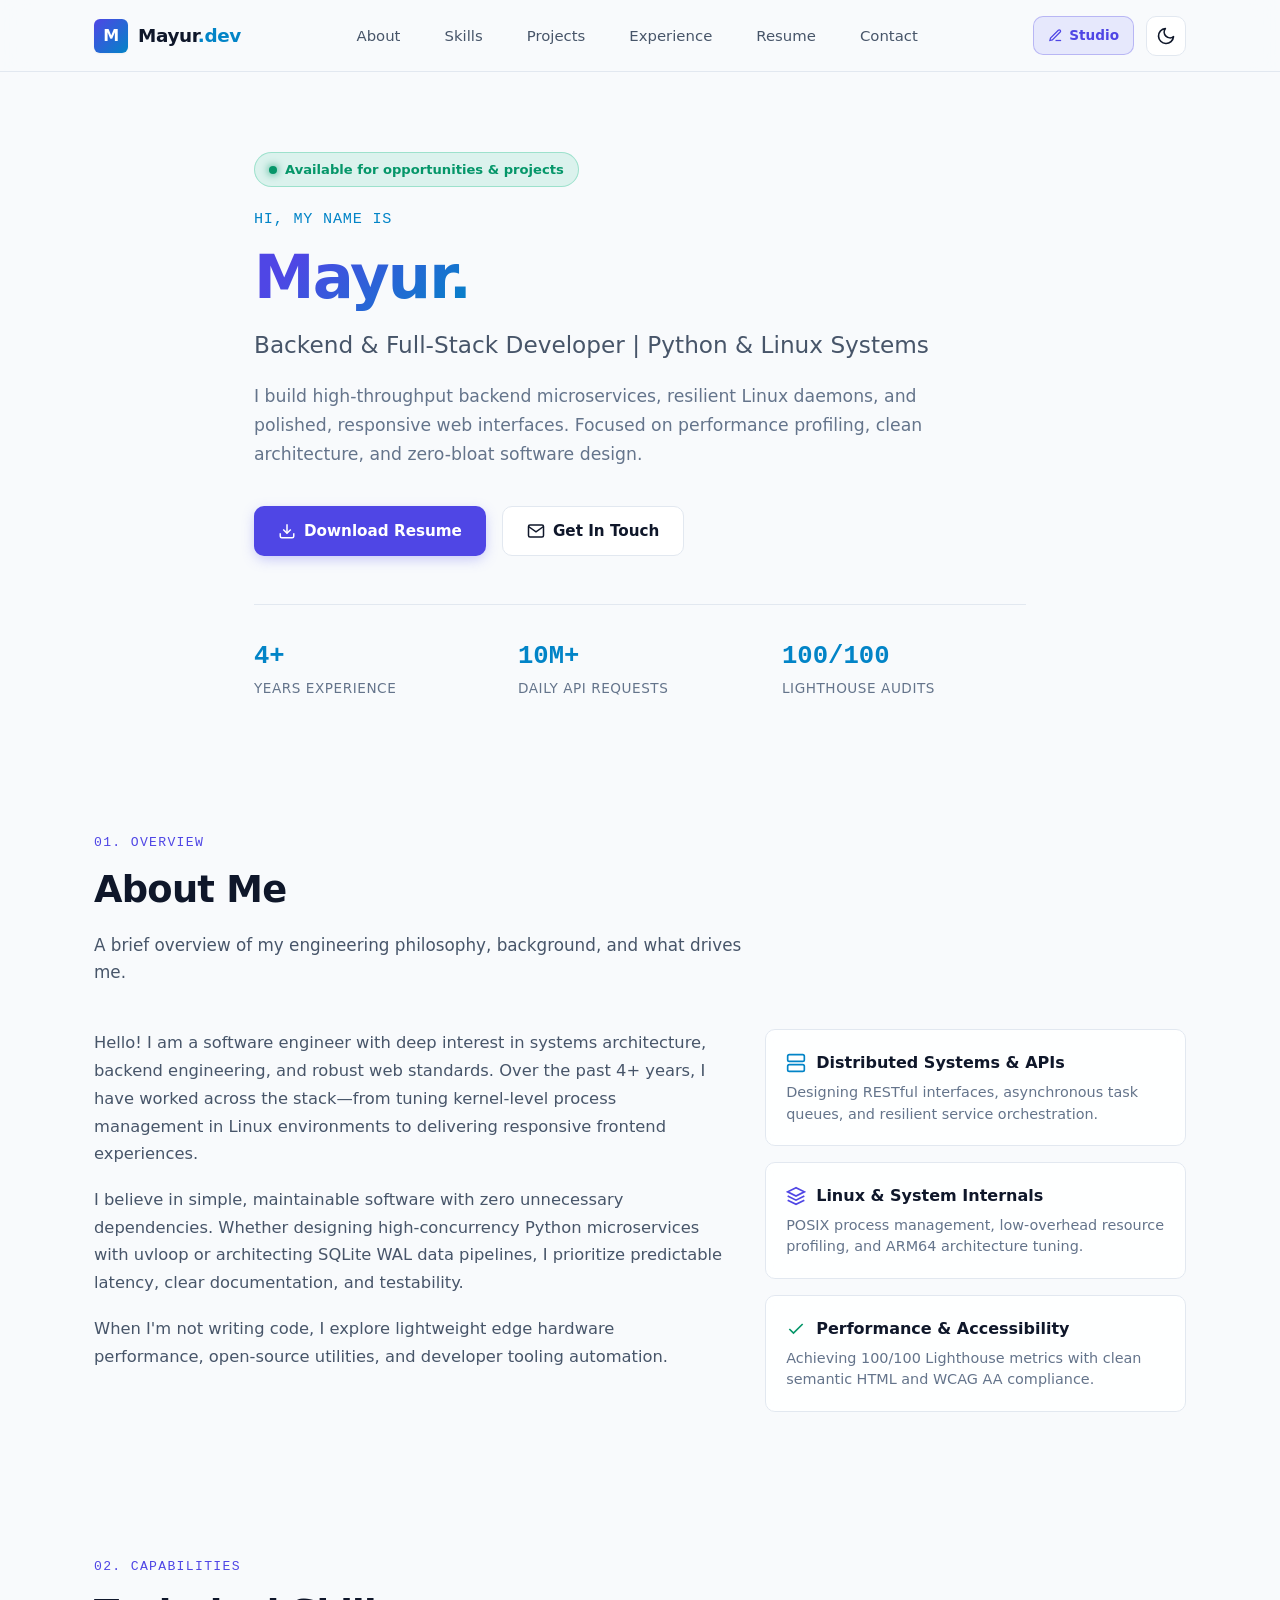
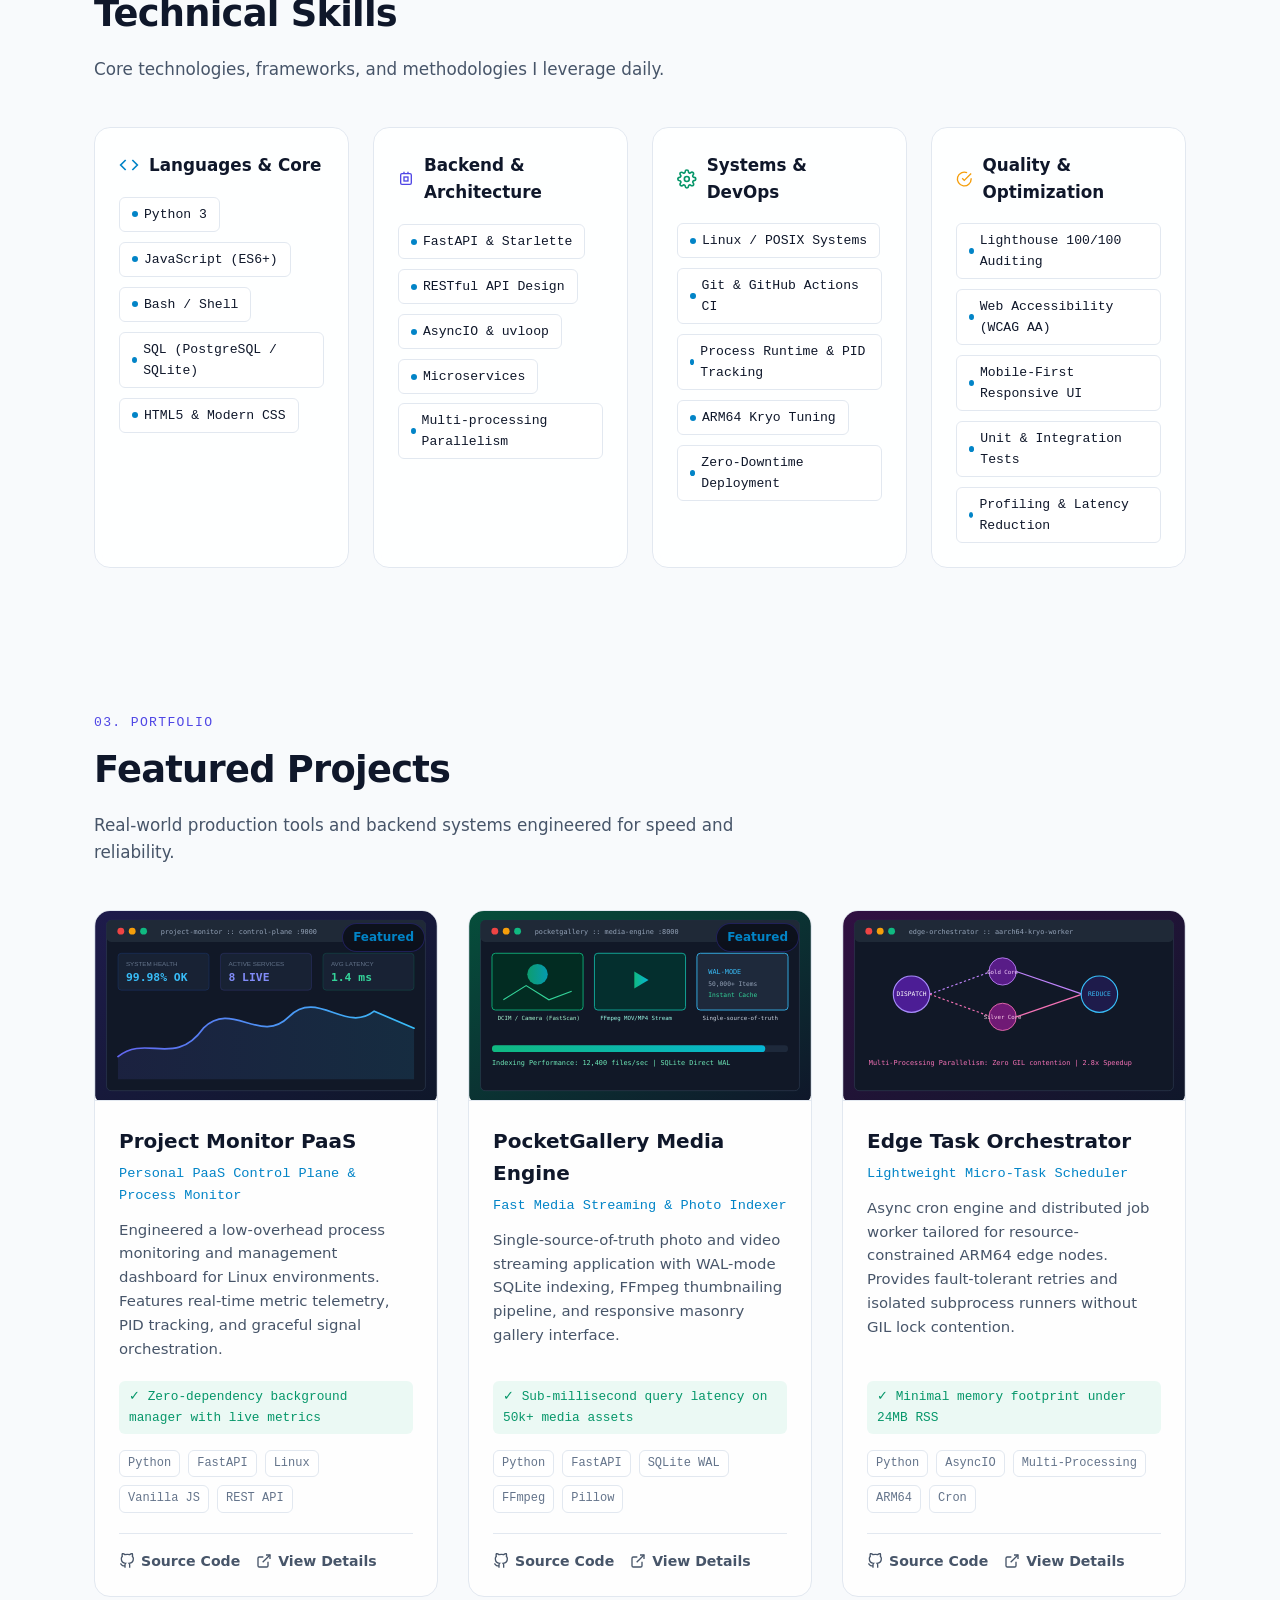
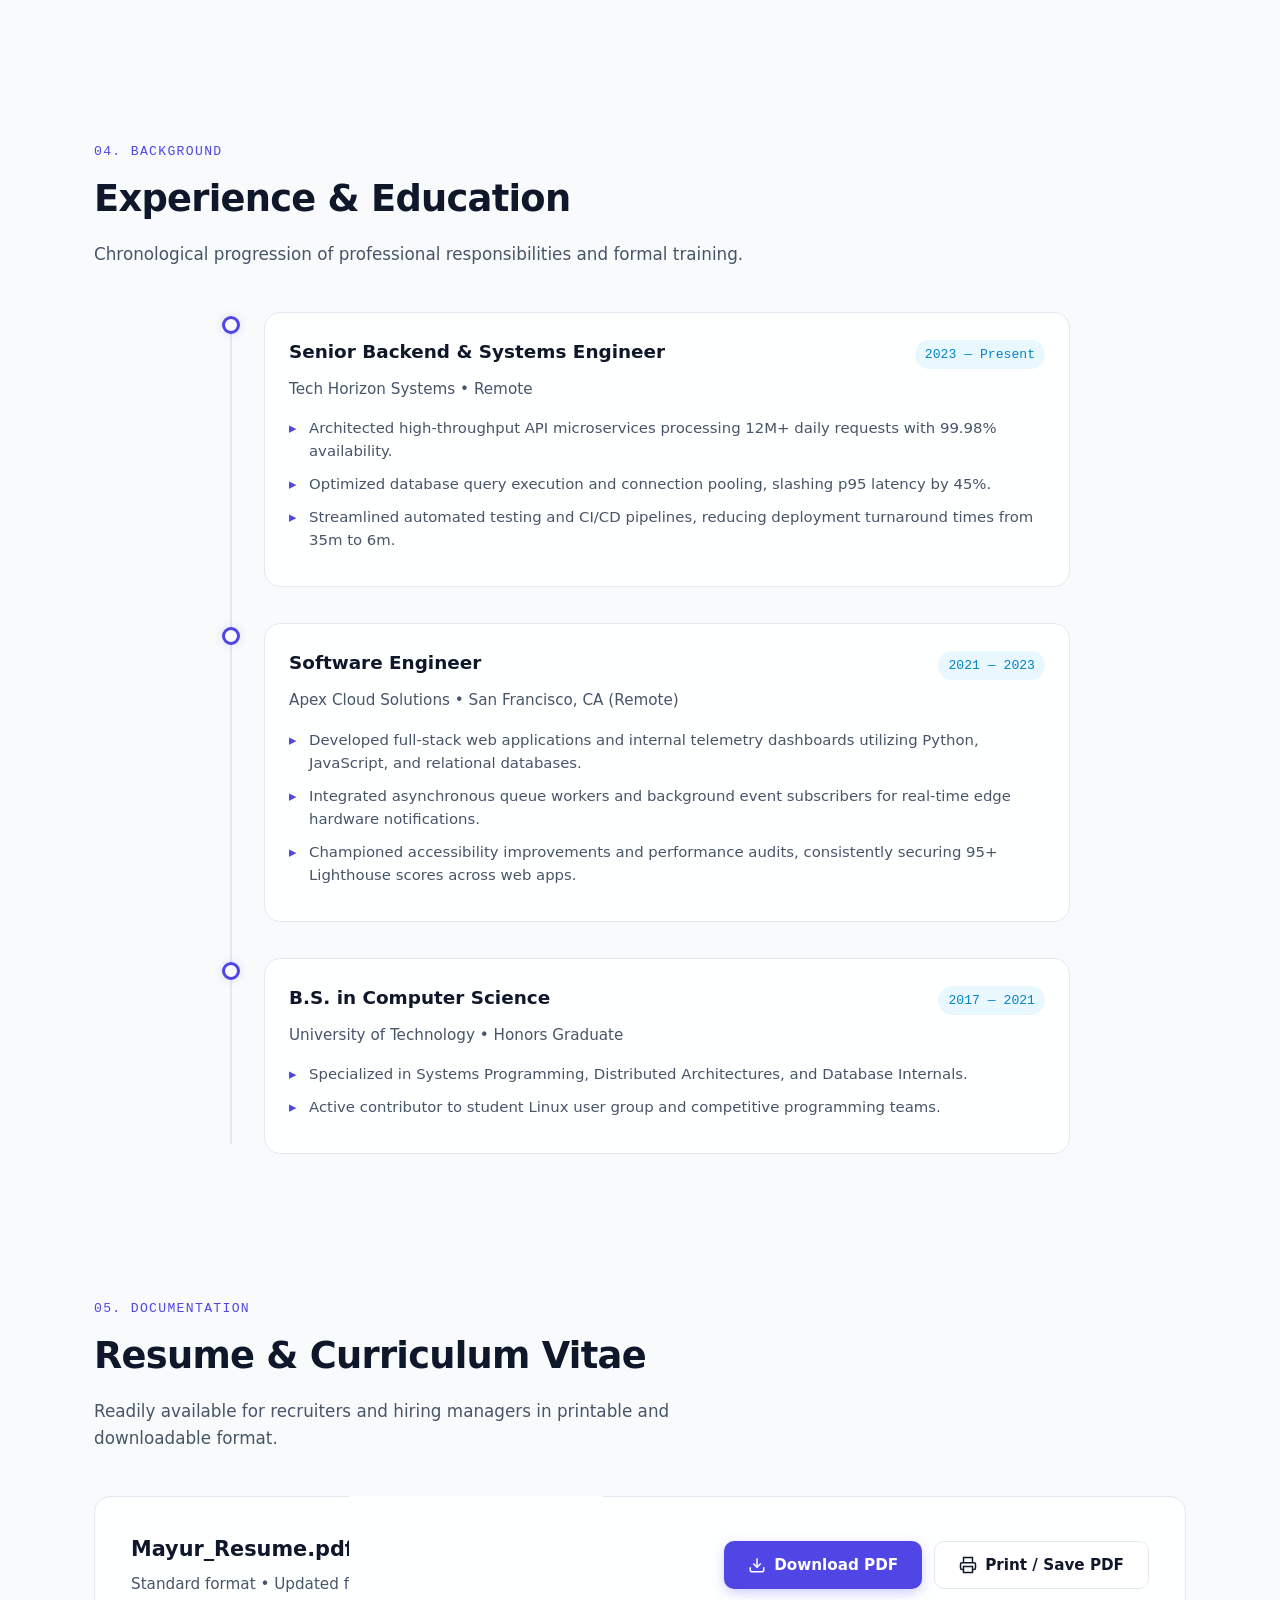
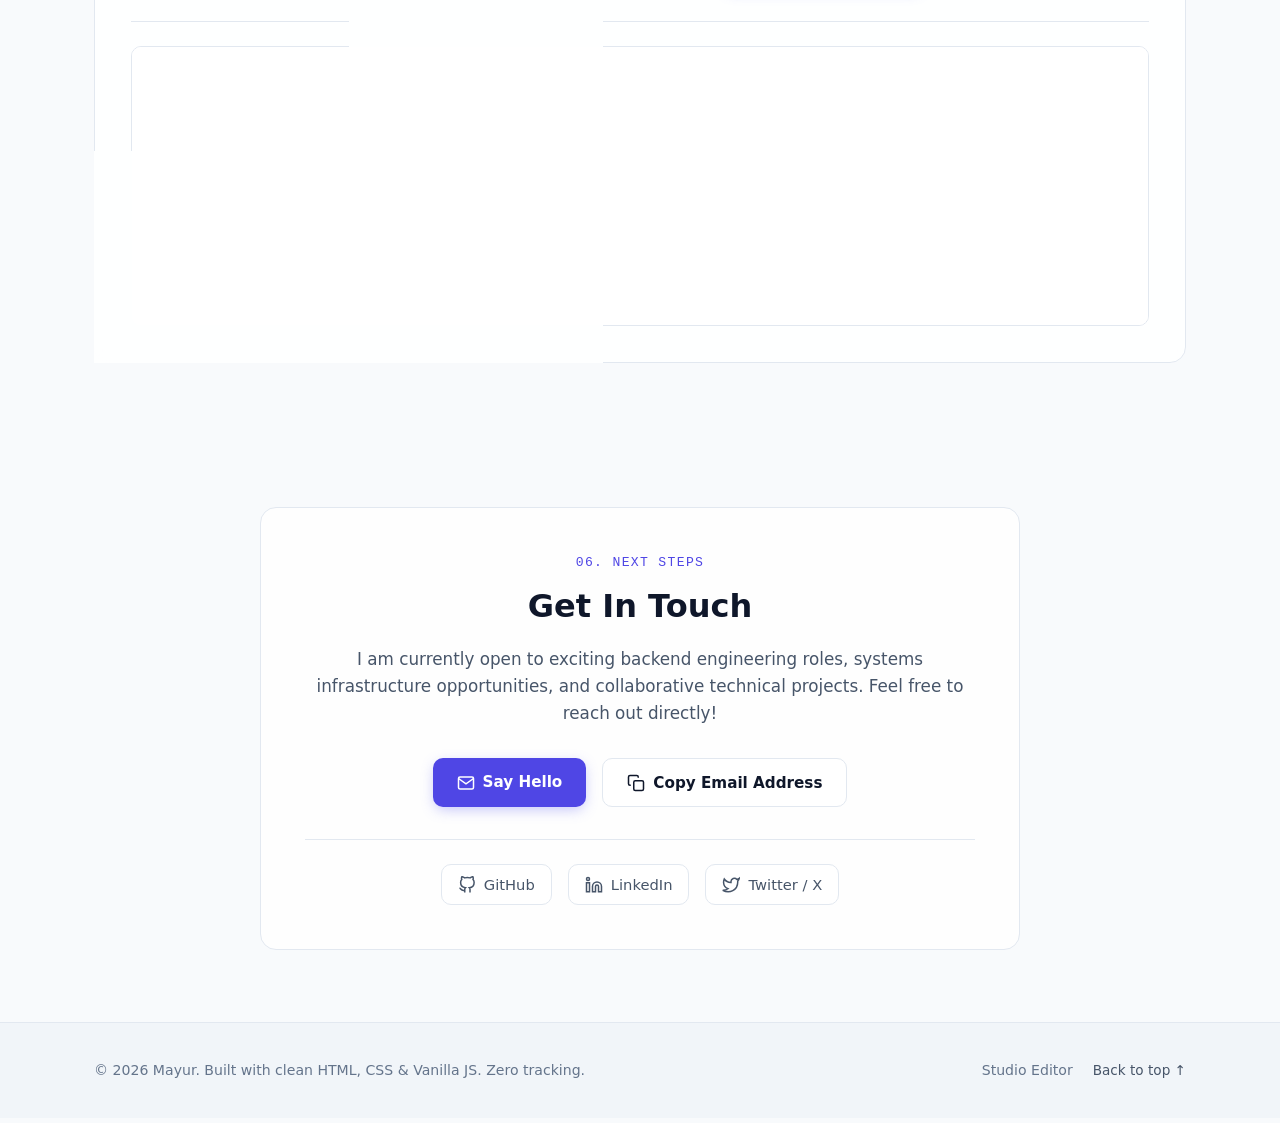
==== index.html @ d1bc759a "feat: initial commit of personal portfolio and studio builder" ====
<!DOCTYPE html>
<html lang="en">
<head>
  <meta charset="UTF-8">
  <meta name="viewport" content="width=device-width, initial-scale=1.0">
  <!-- TODO: Title - Customize with your name and role -->
  <title>Mayur | Backend & Full-Stack Developer</title>
  
  <!-- SEO & Open Graph Meta Tags -->
  <!-- TODO: Meta Description -->
  <meta name="description" content="Personal portfolio and resume of Mayur — Backend and Full-Stack Developer specializing in Python, Linux systems, APIs, and high-performance web applications.">
  <meta name="keywords" content="Backend Developer, Python, Linux, FastAPI, Portfolio, Resume, Full-Stack, Software Engineer">
  <meta name="author" content="Mayur">
  <meta name="theme-color" content="#0b0f19">

  <!-- Open Graph / Social Sharing -->
  <meta property="og:type" content="website">
  <meta property="og:title" content="Mayur | Backend & Full-Stack Developer">
  <meta property="og:description" content="Personal portfolio and resume: engineering robust backend architectures and performant web systems.">
  <meta property="og:image" content="./assets/images/project-1.svg">
  
  <!-- Twitter Cards -->
  <meta name="twitter:card" content="summary_large_image">
  <meta name="twitter:title" content="Mayur | Backend & Full-Stack Developer">
  <meta name="twitter:description" content="Personal portfolio and resume: engineering robust backend architectures and performant web systems.">
  <meta name="twitter:image" content="./assets/images/project-1.svg">

  <!-- Favicon -->
  <link rel="icon" type="image/svg+xml" href="./assets/favicon.svg">

  <!-- Stylesheet (Relative path for GitHub Pages compatibility) -->
  <link rel="stylesheet" href="./css/style.css">
</head>
<body>
  <!-- Accessibility Skip Link -->
  <a href="#main-content" class="skip-link">Skip to main content</a>

  <!-- ========================================================================
       Header & Navigation
       ======================================================================== -->
  <header class="site-header" role="banner">
    <div class="container nav-wrapper">
      <!-- TODO: Brand Monogram / Initials -->
      <a href="#hero" class="logo-brand" aria-label="Mayur Portfolio Home">
        <span class="logo-icon">M</span>
        <span>Mayur<span style="color: var(--accent-cyan);">.dev</span></span>
      </a>

      <!-- Desktop & Mobile Navigation Links -->
      <nav id="site-nav" role="navigation" aria-label="Main Navigation">
        <ul class="nav-links" id="nav-links">
          <li><a href="#about" class="nav-link">About</a></li>
          <li><a href="#skills" class="nav-link">Skills</a></li>
          <li><a href="#projects" class="nav-link">Projects</a></li>
          <li><a href="#experience" class="nav-link">Experience</a></li>
          <li><a href="#resume" class="nav-link">Resume</a></li>
          <li><a href="#contact" class="nav-link">Contact</a></li>
        </ul>
      </nav>

      <!-- Nav Actions: Studio Editor Launcher & Theme Toggle -->
      <div class="nav-actions">
        <a href="./editor.html" class="btn-studio" title="Open Resume & Portfolio Studio Editor" aria-label="Open Studio Editor">
          <svg width="15" height="15" viewBox="0 0 24 24" fill="none" stroke="currentColor" stroke-width="2"><path d="M12 20h9"></path><path d="M16.5 3.5a2.121 2.121 0 0 1 3 3L7 19l-4 1 1-4L16.5 3.5z"></path></svg>
          <span>Studio</span>
        </a>

        <button id="theme-toggle" class="btn-icon" aria-label="Switch Theme" type="button">
          <!-- Populated dynamically by main.js -->
        </button>

        <button id="mobile-menu-btn" class="btn-icon mobile-menu-btn" aria-label="Toggle Navigation Menu" aria-expanded="false" type="button">
          <svg width="22" height="22" viewBox="0 0 24 24" fill="none" stroke="currentColor" stroke-width="2"><line x1="3" y1="12" x2="21" y2="12"></line><line x1="3" y1="6" x2="21" y2="6"></line><line x1="3" y1="18" x2="21" y2="18"></line></svg>
        </button>
      </div>
    </div>
  </header>

  <main id="main-content" role="main">
    <!-- ======================================================================
         1. Hero Section
         ====================================================================== -->
    <section id="hero" class="section-hero" aria-labelledby="hero-title">
      <div class="container hero-content">
        <!-- Status Indicator -->
        <div class="badge-status">
          <span class="status-dot"></span>
          <!-- TODO: Current Status -->
          <span>Available for opportunities & projects</span>
        </div>

        <p class="hero-greeting">Hi, my name is</p>
        <!-- TODO: Name -->
        <h1 id="hero-title" class="hero-title">
          <span class="text-gradient">Mayur.</span>
        </h1>
        <!-- TODO: Role & Headline -->
        <p class="hero-headline">Backend & Full-Stack Developer | Python & Linux Systems</p>
        
        <!-- TODO: Short Bio -->
        <p class="hero-bio">
          I build high-throughput backend microservices, resilient Linux daemons, and polished, responsive web interfaces. Focused on performance profiling, clean architecture, and zero-bloat software design.
        </p>

        <!-- CTA Buttons -->
        <div class="hero-actions">
          <a href="./assets/resume.pdf" class="btn btn-primary" download="Mayur_Resume.pdf" id="hero-resume-btn">
            <svg width="18" height="18" viewBox="0 0 24 24" fill="none" stroke="currentColor" stroke-width="2"><path d="M21 15v4a2 2 0 0 1-2 2H5a2 2 0 0 1-2-2v-4"></path><polyline points="7 10 12 15 17 10"></polyline><line x1="12" y1="15" x2="12" y2="3"></line></svg>
            Download Resume
          </a>
          <a href="#contact" class="btn btn-secondary">
            <svg width="18" height="18" viewBox="0 0 24 24" fill="none" stroke="currentColor" stroke-width="2"><path d="M4 4h16c1.1 0 2 .9 2 2v12c0 1.1-.9 2-2 2H4c-1.1 0-2-.9-2-2V6c0-1.1.9-2 2-2z"></path><polyline points="22,6 12,13 2,6"></polyline></svg>
            Get In Touch
          </a>
        </div>

        <!-- Quick Stats -->
        <div class="hero-stats">
          <div class="stat-item">
            <span class="stat-value">4+</span>
            <span class="stat-label">Years Experience</span>
          </div>
          <div class="stat-item">
            <span class="stat-value">10M+</span>
            <span class="stat-label">Daily API Requests</span>
          </div>
          <div class="stat-item">
            <span class="stat-value">100/100</span>
            <span class="stat-label">Lighthouse Audits</span>
          </div>
        </div>
      </div>
    </section>

    <!-- ======================================================================
         2. About Section
         ====================================================================== -->
    <section id="about" aria-labelledby="about-title">
      <div class="container">
        <div class="section-header">
          <span class="section-tag">01. Overview</span>
          <h2 id="about-title" class="section-title">About Me</h2>
          <p class="section-subtitle">A brief overview of my engineering philosophy, background, and what drives me.</p>
        </div>

        <div class="about-grid">
          <div class="about-text">
            <!-- TODO: Detailed About Narrative -->
            <p>
              Hello! I am a software engineer with deep interest in systems architecture, backend engineering, and robust web standards. Over the past 4+ years, I have worked across the stack—from tuning kernel-level process management in Linux environments to delivering responsive frontend experiences.
            </p>
            <p>
              I believe in simple, maintainable software with zero unnecessary dependencies. Whether designing high-concurrency Python microservices with uvloop or architecting SQLite WAL data pipelines, I prioritize predictable latency, clear documentation, and testability.
            </p>
            <p>
              When I'm not writing code, I explore lightweight edge hardware performance, open-source utilities, and developer tooling automation.
            </p>
          </div>

          <div class="about-highlights">
            <div class="highlight-card">
              <h4>
                <svg width="20" height="20" viewBox="0 0 24 24" fill="none" stroke="var(--accent-cyan)" stroke-width="2"><rect x="2" y="2" width="20" height="8" rx="2" ry="2"></rect><rect x="2" y="14" width="20" height="8" rx="2" ry="2"></rect><line x1="6" y1="6" x2="6.01" y2="6"></line><line x1="6" y1="18" x2="6.01" y2="18"></line></svg>
                Distributed Systems & APIs
              </h4>
              <p>Designing RESTful interfaces, asynchronous task queues, and resilient service orchestration.</p>
            </div>
            <div class="highlight-card">
              <h4>
                <svg width="20" height="20" viewBox="0 0 24 24" fill="none" stroke="var(--accent-primary)" stroke-width="2"><path d="M12 2L2 7l10 5 10-5-10-5z"></path><path d="M2 17l10 5 10-5"></path><path d="M2 12l10 5 10-5"></path></svg>
                Linux & System Internals
              </h4>
              <p>POSIX process management, low-overhead resource profiling, and ARM64 architecture tuning.</p>
            </div>
            <div class="highlight-card">
              <h4>
                <svg width="20" height="20" viewBox="0 0 24 24" fill="none" stroke="var(--accent-emerald)" stroke-width="2"><polyline points="20 6 9 17 4 12"></polyline></svg>
                Performance & Accessibility
              </h4>
              <p>Achieving 100/100 Lighthouse metrics with clean semantic HTML and WCAG AA compliance.</p>
            </div>
          </div>
        </div>
      </div>
    </section>

    <!-- ======================================================================
         3. Skills Section
         ====================================================================== -->
    <section id="skills" aria-labelledby="skills-title">
      <div class="container">
        <div class="section-header">
          <span class="section-tag">02. Capabilities</span>
          <h2 id="skills-title" class="section-title">Technical Skills</h2>
          <p class="section-subtitle">Core technologies, frameworks, and methodologies I leverage daily.</p>
        </div>

        <div class="skills-grid">
          <!-- Category 1: Languages -->
          <div class="skill-category-card">
            <h3 class="category-title">
              <svg width="20" height="20" viewBox="0 0 24 24" fill="none" stroke="var(--accent-cyan)" stroke-width="2"><polyline points="16 18 22 12 16 6"></polyline><polyline points="8 6 2 12 8 18"></polyline></svg>
              Languages & Core
            </h3>
            <div class="skill-pills">
              <span class="skill-pill"><span class="skill-level-dot"></span>Python 3</span>
              <span class="skill-pill"><span class="skill-level-dot"></span>JavaScript (ES6+)</span>
              <span class="skill-pill"><span class="skill-level-dot"></span>Bash / Shell</span>
              <span class="skill-pill"><span class="skill-level-dot"></span>SQL (PostgreSQL / SQLite)</span>
              <span class="skill-pill"><span class="skill-level-dot"></span>HTML5 & Modern CSS</span>
            </div>
          </div>

          <!-- Category 2: Backend -->
          <div class="skill-category-card">
            <h3 class="category-title">
              <svg width="20" height="20" viewBox="0 0 24 24" fill="none" stroke="var(--accent-primary)" stroke-width="2"><rect x="4" y="4" width="16" height="16" rx="2"></rect><rect x="9" y="9" width="6" height="6"></rect><line x1="9" y1="1" x2="9" y2="4"></line><line x1="15" y1="1" x2="15" y2="4"></line></svg>
              Backend & Architecture
            </h3>
            <div class="skill-pills">
              <span class="skill-pill"><span class="skill-level-dot"></span>FastAPI & Starlette</span>
              <span class="skill-pill"><span class="skill-level-dot"></span>RESTful API Design</span>
              <span class="skill-pill"><span class="skill-level-dot"></span>AsyncIO & uvloop</span>
              <span class="skill-pill"><span class="skill-level-dot"></span>Microservices</span>
              <span class="skill-pill"><span class="skill-level-dot"></span>Multi-processing Parallelism</span>
            </div>
          </div>

          <!-- Category 3: Systems & DevOps -->
          <div class="skill-category-card">
            <h3 class="category-title">
              <svg width="20" height="20" viewBox="0 0 24 24" fill="none" stroke="var(--accent-emerald)" stroke-width="2"><circle cx="12" cy="12" r="3"></circle><path d="M19.4 15a1.65 1.65 0 0 0 .33 1.82l.06.06a2 2 0 0 1 0 2.83 2 2 0 0 1-2.83 0l-.06-.06a1.65 1.65 0 0 0-1.82-.33 1.65 1.65 0 0 0-1 1.51V21a2 2 0 0 1-2 2 2 2 0 0 1-2-2v-.09A1.65 1.65 0 0 0 9 19.4a1.65 1.65 0 0 0-1.82.33l-.06.06a2 2 0 0 1-2.83 0 2 2 0 0 1 0-2.83l.06-.06a1.65 1.65 0 0 0 .33-1.82 1.65 1.65 0 0 0-1.51-1H3a2 2 0 0 1-2-2 2 2 0 0 1 2-2h.09A1.65 1.65 0 0 0 4.6 9a1.65 1.65 0 0 0-.33-1.82l-.06-.06a2 2 0 0 1 0-2.83 2 2 0 0 1 2.83 0l.06.06a1.65 1.65 0 0 0 1.82.33H9a1.65 1.65 0 0 0 1-1.51V3a2 2 0 0 1 2-2 2 2 0 0 1 2 2v.09a1.65 1.65 0 0 0 1 1.51 1.65 1.65 0 0 0 1.82-.33l.06-.06a2 2 0 0 1 2.83 0 2 2 0 0 1 0 2.83l-.06.06a1.65 1.65 0 0 0-.33 1.82V9a1.65 1.65 0 0 0 1.51 1H21a2 2 0 0 1 2 2 2 2 0 0 1-2 2h-.09a1.65 1.65 0 0 0-1.51 1z"></path></svg>
              Systems & DevOps
            </h3>
            <div class="skill-pills">
              <span class="skill-pill"><span class="skill-level-dot"></span>Linux / POSIX Systems</span>
              <span class="skill-pill"><span class="skill-level-dot"></span>Git & GitHub Actions CI</span>
              <span class="skill-pill"><span class="skill-level-dot"></span>Process Runtime & PID Tracking</span>
              <span class="skill-pill"><span class="skill-level-dot"></span>ARM64 Kryo Tuning</span>
              <span class="skill-pill"><span class="skill-level-dot"></span>Zero-Downtime Deployment</span>
            </div>
          </div>

          <!-- Category 4: Standards -->
          <div class="skill-category-card">
            <h3 class="category-title">
              <svg width="20" height="20" viewBox="0 0 24 24" fill="none" stroke="#f59e0b" stroke-width="2"><path d="M22 11.08V12a10 10 0 1 1-5.93-9.14"></path><polyline points="22 4 12 14.01 9 11.01"></polyline></svg>
              Quality & Optimization
            </h3>
            <div class="skill-pills">
              <span class="skill-pill"><span class="skill-level-dot"></span>Lighthouse 100/100 Auditing</span>
              <span class="skill-pill"><span class="skill-level-dot"></span>Web Accessibility (WCAG AA)</span>
              <span class="skill-pill"><span class="skill-level-dot"></span>Mobile-First Responsive UI</span>
              <span class="skill-pill"><span class="skill-level-dot"></span>Unit & Integration Tests</span>
              <span class="skill-pill"><span class="skill-level-dot"></span>Profiling & Latency Reduction</span>
            </div>
          </div>
        </div>
      </div>
    </section>

    <!-- ======================================================================
         4. Projects Section
         ====================================================================== -->
    <section id="projects" aria-labelledby="projects-title">
      <div class="container">
        <div class="section-header">
          <span class="section-tag">03. Portfolio</span>
          <h2 id="projects-title" class="section-title">Featured Projects</h2>
          <p class="section-subtitle">Real-world production tools and backend systems engineered for speed and reliability.</p>
        </div>

        <div class="projects-grid">
          <!-- Project 1 -->
          <!-- TODO: Project 1 Details -->
          <article class="project-card">
            <div class="project-thumbnail">
              <img src="./assets/images/project-1.svg" alt="Project Monitor PaaS dashboard preview" loading="lazy">
              <span class="project-featured-badge">Featured</span>
            </div>
            <div class="project-body">
              <h3 class="project-title">Project Monitor PaaS</h3>
              <p class="project-subtitle">Personal PaaS Control Plane & Process Monitor</p>
              <p class="project-desc">
                Engineered a low-overhead process monitoring and management dashboard for Linux environments. Features real-time metric telemetry, PID tracking, and graceful signal orchestration.
              </p>
              <div class="project-metrics">✓ Zero-dependency background manager with live metrics</div>
              <div class="project-tags">
                <span class="project-tag">Python</span>
                <span class="project-tag">FastAPI</span>
                <span class="project-tag">Linux</span>
                <span class="project-tag">Vanilla JS</span>
                <span class="project-tag">REST API</span>
              </div>
              <div class="project-links">
                <a href="https://github.com/mayur-64/project-monitor" class="project-link-item" target="_blank" rel="noopener noreferrer">
                  <svg width="16" height="16" viewBox="0 0 24 24" fill="none" stroke="currentColor" stroke-width="2"><path d="M9 19c-5 1.5-5-2.5-7-3m14 6v-3.87a3.37 3.37 0 0 0-.94-2.61c3.14-.35 6.44-1.54 6.44-7A5.44 5.44 0 0 0 20 4.77 5.07 5.07 0 0 0 19.91 1S18.73.65 16 2.48a13.38 13.38 0 0 0-7 0C6.27.65 5.09 1 5.09 1A5.07 5.07 0 0 0 5 4.77a5.44 5.44 0 0 0-1.5 3.78c0 5.42 3.3 6.61 6.44 7A3.37 3.37 0 0 0 9 18.13V22"></path></svg>
                  Source Code
                </a>
                <a href="https://github.com/mayur-64/project-monitor" class="project-link-item" target="_blank" rel="noopener noreferrer">
                  <svg width="16" height="16" viewBox="0 0 24 24" fill="none" stroke="currentColor" stroke-width="2"><path d="M18 13v6a2 2 0 0 1-2 2H5a2 2 0 0 1-2-2V8a2 2 0 0 1 2-2h6"></path><polyline points="15 3 21 3 21 9"></polyline><line x1="10" y1="14" x2="21" y2="3"></line></svg>
                  View Details
                </a>
              </div>
            </div>
          </article>

          <!-- Project 2 -->
          <!-- TODO: Project 2 Details -->
          <article class="project-card">
            <div class="project-thumbnail">
              <img src="./assets/images/project-2.svg" alt="PocketGallery media engine architecture diagram" loading="lazy">
              <span class="project-featured-badge">Featured</span>
            </div>
            <div class="project-body">
              <h3 class="project-title">PocketGallery Media Engine</h3>
              <p class="project-subtitle">Fast Media Streaming & Photo Indexer</p>
              <p class="project-desc">
                Single-source-of-truth photo and video streaming application with WAL-mode SQLite indexing, FFmpeg thumbnailing pipeline, and responsive masonry gallery interface.
              </p>
              <div class="project-metrics">✓ Sub-millisecond query latency on 50k+ media assets</div>
              <div class="project-tags">
                <span class="project-tag">Python</span>
                <span class="project-tag">FastAPI</span>
                <span class="project-tag">SQLite WAL</span>
                <span class="project-tag">FFmpeg</span>
                <span class="project-tag">Pillow</span>
              </div>
              <div class="project-links">
                <a href="https://github.com/mayur-64/pocketgallery" class="project-link-item" target="_blank" rel="noopener noreferrer">
                  <svg width="16" height="16" viewBox="0 0 24 24" fill="none" stroke="currentColor" stroke-width="2"><path d="M9 19c-5 1.5-5-2.5-7-3m14 6v-3.87a3.37 3.37 0 0 0-.94-2.61c3.14-.35 6.44-1.54 6.44-7A5.44 5.44 0 0 0 20 4.77 5.07 5.07 0 0 0 19.91 1S18.73.65 16 2.48a13.38 13.38 0 0 0-7 0C6.27.65 5.09 1 5.09 1A5.07 5.07 0 0 0 5 4.77a5.44 5.44 0 0 0-1.5 3.78c0 5.42 3.3 6.61 6.44 7A3.37 3.37 0 0 0 9 18.13V22"></path></svg>
                  Source Code
                </a>
                <a href="https://github.com/mayur-64/pocketgallery" class="project-link-item" target="_blank" rel="noopener noreferrer">
                  <svg width="16" height="16" viewBox="0 0 24 24" fill="none" stroke="currentColor" stroke-width="2"><path d="M18 13v6a2 2 0 0 1-2 2H5a2 2 0 0 1-2-2V8a2 2 0 0 1 2-2h6"></path><polyline points="15 3 21 3 21 9"></polyline><line x1="10" y1="14" x2="21" y2="3"></line></svg>
                  View Details
                </a>
              </div>
            </div>
          </article>

          <!-- Project 3 -->
          <!-- TODO: Project 3 Details -->
          <article class="project-card">
            <div class="project-thumbnail">
              <img src="./assets/images/project-3.svg" alt="Edge Task Orchestrator multi-core worker preview" loading="lazy">
            </div>
            <div class="project-body">
              <h3 class="project-title">Edge Task Orchestrator</h3>
              <p class="project-subtitle">Lightweight Micro-Task Scheduler</p>
              <p class="project-desc">
                Async cron engine and distributed job worker tailored for resource-constrained ARM64 edge nodes. Provides fault-tolerant retries and isolated subprocess runners without GIL lock contention.
              </p>
              <div class="project-metrics">✓ Minimal memory footprint under 24MB RSS</div>
              <div class="project-tags">
                <span class="project-tag">Python</span>
                <span class="project-tag">AsyncIO</span>
                <span class="project-tag">Multi-Processing</span>
                <span class="project-tag">ARM64</span>
                <span class="project-tag">Cron</span>
              </div>
              <div class="project-links">
                <a href="https://github.com/mayur-64/edge-orchestrator" class="project-link-item" target="_blank" rel="noopener noreferrer">
                  <svg width="16" height="16" viewBox="0 0 24 24" fill="none" stroke="currentColor" stroke-width="2"><path d="M9 19c-5 1.5-5-2.5-7-3m14 6v-3.87a3.37 3.37 0 0 0-.94-2.61c3.14-.35 6.44-1.54 6.44-7A5.44 5.44 0 0 0 20 4.77 5.07 5.07 0 0 0 19.91 1S18.73.65 16 2.48a13.38 13.38 0 0 0-7 0C6.27.65 5.09 1 5.09 1A5.07 5.07 0 0 0 5 4.77a5.44 5.44 0 0 0-1.5 3.78c0 5.42 3.3 6.61 6.44 7A3.37 3.37 0 0 0 9 18.13V22"></path></svg>
                  Source Code
                </a>
                <a href="https://github.com/mayur-64/edge-orchestrator" class="project-link-item" target="_blank" rel="noopener noreferrer">
                  <svg width="16" height="16" viewBox="0 0 24 24" fill="none" stroke="currentColor" stroke-width="2"><path d="M18 13v6a2 2 0 0 1-2 2H5a2 2 0 0 1-2-2V8a2 2 0 0 1 2-2h6"></path><polyline points="15 3 21 3 21 9"></polyline><line x1="10" y1="14" x2="21" y2="3"></line></svg>
                  View Details
                </a>
              </div>
            </div>
          </article>
        </div>
      </div>
    </section>

    <!-- ======================================================================
         5. Experience & Education Timeline Section
         ====================================================================== -->
    <section id="experience" aria-labelledby="experience-title">
      <div class="container">
        <div class="section-header">
          <span class="section-tag">04. Background</span>
          <h2 id="experience-title" class="section-title">Experience & Education</h2>
          <p class="section-subtitle">Chronological progression of professional responsibilities and formal training.</p>
        </div>

        <div class="timeline-container">
          <!-- Experience 1 -->
          <!-- TODO: Experience 1 Details -->
          <div class="timeline-item">
            <span class="timeline-marker" aria-hidden="true"></span>
            <div class="timeline-card">
              <div class="timeline-header">
                <h3 class="timeline-role">Senior Backend & Systems Engineer</h3>
                <span class="timeline-period">2023 — Present</span>
              </div>
              <div class="timeline-company">Tech Horizon Systems • Remote</div>
              <ul class="timeline-bullets">
                <li class="timeline-bullet">Architected high-throughput API microservices processing 12M+ daily requests with 99.98% availability.</li>
                <li class="timeline-bullet">Optimized database query execution and connection pooling, slashing p95 latency by 45%.</li>
                <li class="timeline-bullet">Streamlined automated testing and CI/CD pipelines, reducing deployment turnaround times from 35m to 6m.</li>
              </ul>
            </div>
          </div>

          <!-- Experience 2 -->
          <!-- TODO: Experience 2 Details -->
          <div class="timeline-item">
            <span class="timeline-marker" aria-hidden="true"></span>
            <div class="timeline-card">
              <div class="timeline-header">
                <h3 class="timeline-role">Software Engineer</h3>
                <span class="timeline-period">2021 — 2023</span>
              </div>
              <div class="timeline-company">Apex Cloud Solutions • San Francisco, CA (Remote)</div>
              <ul class="timeline-bullets">
                <li class="timeline-bullet">Developed full-stack web applications and internal telemetry dashboards utilizing Python, JavaScript, and relational databases.</li>
                <li class="timeline-bullet">Integrated asynchronous queue workers and background event subscribers for real-time edge hardware notifications.</li>
                <li class="timeline-bullet">Championed accessibility improvements and performance audits, consistently securing 95+ Lighthouse scores across web apps.</li>
              </ul>
            </div>
          </div>

          <!-- Education -->
          <!-- TODO: Education Details -->
          <div class="timeline-item">
            <span class="timeline-marker" aria-hidden="true"></span>
            <div class="timeline-card">
              <div class="timeline-header">
                <h3 class="timeline-role">B.S. in Computer Science</h3>
                <span class="timeline-period">2017 — 2021</span>
              </div>
              <div class="timeline-company">University of Technology • Honors Graduate</div>
              <ul class="timeline-bullets">
                <li class="timeline-bullet">Specialized in Systems Programming, Distributed Architectures, and Database Internals.</li>
                <li class="timeline-bullet">Active contributor to student Linux user group and competitive programming teams.</li>
              </ul>
            </div>
          </div>
        </div>
      </div>
    </section>

    <!-- ======================================================================
         6. Resume Section
         ====================================================================== -->
    <section id="resume" aria-labelledby="resume-title">
      <div class="container">
        <div class="section-header">
          <span class="section-tag">05. Documentation</span>
          <h2 id="resume-title" class="section-title">Resume & Curriculum Vitae</h2>
          <p class="section-subtitle">Readily available for recruiters and hiring managers in printable and downloadable format.</p>
        </div>

        <div class="resume-wrapper">
          <div class="resume-cta-bar">
            <div class="resume-info">
              <h3>Mayur_Resume.pdf</h3>
              <p>Standard format • Updated for current roles • Print-optimized</p>
            </div>
            <div class="resume-actions">
              <a href="./assets/resume.pdf" class="btn btn-primary" download="Mayur_Resume.pdf" id="resume-download-btn">
                <svg width="18" height="18" viewBox="0 0 24 24" fill="none" stroke="currentColor" stroke-width="2"><path d="M21 15v4a2 2 0 0 1-2 2H5a2 2 0 0 1-2-2v-4"></path><polyline points="7 10 12 15 17 10"></polyline><line x1="12" y1="15" x2="12" y2="3"></line></svg>
                Download PDF
              </a>
              <button type="button" class="btn btn-secondary" onclick="window.print()">
                <svg width="18" height="18" viewBox="0 0 24 24" fill="none" stroke="currentColor" stroke-width="2"><polyline points="6 9 6 2 18 2 18 9"></polyline><path d="M6 18H4a2 2 0 0 1-2-2v-5a2 2 0 0 1 2-2h16a2 2 0 0 1 2 2v5a2 2 0 0 1-2 2h-2"></path><rect x="6" y="14" width="12" height="8"></rect></svg>
                Print / Save PDF
              </button>
            </div>
          </div>

          <!-- Text Preview fallback -->
          <div class="resume-preview-box">
            <pre><code>MAYUR — BACKEND & FULL-STACK DEVELOPER
Location: Remote | Email: mayur.dev@example.com | GitHub: github.com/mayur-64

CORE COMPETENCIES:
• Backend: Python (FastAPI, Starlette, AsyncIO), RESTful APIs, Concurrency
• Systems: Linux/POSIX, Git, Process Management, ARM64 Kryo Architecture
• Frontend: Modern Vanilla JS, Semantic HTML5, Responsive CSS, WCAG AA

EXPERIENCE HIGHLIGHTS:
• Senior Backend Engineer @ Tech Horizon Systems (2023 - Present)
  - 12M+ daily requests API microservices architecture
  - SQLite WAL query optimization, -45% latency reduction
• Software Engineer @ Apex Cloud Solutions (2021 - 2023)
  - Real-time IoT edge telemetry and internal dashboards

EDUCATION:
• B.S. in Computer Science — University of Technology (Honors Graduate)</code></pre>
          </div>
        </div>
      </div>
    </section>

    <!-- ======================================================================
         7. Contact Section
         ====================================================================== -->
    <section id="contact" aria-labelledby="contact-title">
      <div class="container">
        <div class="contact-card">
          <span class="section-tag">06. Next Steps</span>
          <h2 id="contact-title" class="contact-heading">Get In Touch</h2>
          <!-- TODO: Contact Text -->
          <p class="contact-text">
            I am currently open to exciting backend engineering roles, systems infrastructure opportunities, and collaborative technical projects. Feel free to reach out directly!
          </p>

          <div class="contact-actions">
            <!-- TODO: Mailto link -->
            <a href="mailto:mayur.dev@example.com" class="btn btn-primary">
              <svg width="18" height="18" viewBox="0 0 24 24" fill="none" stroke="currentColor" stroke-width="2"><path d="M4 4h16c1.1 0 2 .9 2 2v12c0 1.1-.9 2-2 2H4c-1.1 0-2-.9-2-2V6c0-1.1.9-2 2-2z"></path><polyline points="22,6 12,13 2,6"></polyline></svg>
              Say Hello
            </a>
            <!-- Copy Email Button -->
            <button type="button" class="btn btn-secondary" id="copy-email-btn" data-email="mayur.dev@example.com">
              <svg width="18" height="18" viewBox="0 0 24 24" fill="none" stroke="currentColor" stroke-width="2"><rect x="9" y="9" width="13" height="13" rx="2" ry="2"></rect><path d="M5 15H4a2 2 0 0 1-2-2V4a2 2 0 0 1 2-2h9a2 2 0 0 1 2 2v1"></path></svg>
              Copy Email Address
            </button>
          </div>

          <!-- Social Links -->
          <div class="contact-socials">
            <!-- TODO: GitHub link -->
            <a href="https://github.com/mayur-64" class="social-link" target="_blank" rel="noopener noreferrer" aria-label="GitHub Profile">
              <svg width="18" height="18" viewBox="0 0 24 24" fill="none" stroke="currentColor" stroke-width="2"><path d="M9 19c-5 1.5-5-2.5-7-3m14 6v-3.87a3.37 3.37 0 0 0-.94-2.61c3.14-.35 6.44-1.54 6.44-7A5.44 5.44 0 0 0 20 4.77 5.07 5.07 0 0 0 19.91 1S18.73.65 16 2.48a13.38 13.38 0 0 0-7 0C6.27.65 5.09 1 5.09 1A5.07 5.07 0 0 0 5 4.77a5.44 5.44 0 0 0-1.5 3.78c0 5.42 3.3 6.61 6.44 7A3.37 3.37 0 0 0 9 18.13V22"></path></svg>
              GitHub
            </a>
            <!-- TODO: LinkedIn link -->
            <a href="https://linkedin.com/in/mayur-dev" class="social-link" target="_blank" rel="noopener noreferrer" aria-label="LinkedIn Profile">
              <svg width="18" height="18" viewBox="0 0 24 24" fill="none" stroke="currentColor" stroke-width="2"><path d="M16 8a6 6 0 0 1 6 6v7h-4v-7a2 2 0 0 0-2-2 2 2 0 0 0-2 2v7h-4v-7a6 6 0 0 1 6-6z"></path><rect x="2" y="9" width="4" height="12"></rect><circle cx="4" cy="4" r="2"></circle></svg>
              LinkedIn
            </a>
            <!-- TODO: Twitter / X link -->
            <a href="https://x.com/mayur_dev" class="social-link" target="_blank" rel="noopener noreferrer" aria-label="Twitter Profile">
              <svg width="18" height="18" viewBox="0 0 24 24" fill="none" stroke="currentColor" stroke-width="2"><path d="M23 3a10.9 10.9 0 0 1-3.14 1.53 4.48 4.48 0 0 0-7.86 3v1A10.66 10.66 0 0 1 3 4s-4 9 5 13a11.64 11.64 0 0 1-7 2c9 5 20 0 20-11.5a4.5 4.5 0 0 0-.08-.83A7.72 7.72 0 0 0 23 3z"></path></svg>
              Twitter / X
            </a>
          </div>
        </div>
      </div>
    </section>
  </main>

  <!-- ========================================================================
       8. Footer
       ======================================================================== -->
  <footer class="site-footer" role="contentinfo">
    <div class="container footer-wrapper">
      <p>© <span id="current-year"></span> Mayur. Built with clean HTML, CSS & Vanilla JS. Zero tracking.</p>
      
      <ul class="footer-nav">
        <li><a href="./editor.html" class="footer-link">Studio Editor</a></li>
        <li><a href="#hero" class="btn-top" id="back-to-top" aria-label="Back to top of page">Back to top ↑</a></li>
      </ul>
    </div>
  </footer>

  <!-- Toast Notification Container -->
  <aside id="toast-notice" class="toast-notice" role="status" aria-live="polite">
    <svg width="18" height="18" viewBox="0 0 24 24" fill="none" stroke="var(--accent-emerald)" stroke-width="2"><polyline points="20 6 9 17 4 12"></polyline></svg>
    <span id="toast-msg">Copied!</span>
  </aside>

  <!-- Main JavaScript File (Relative path) -->
  <script src="./js/main.js"></script>
</body>
</html>
---- css/style.css ----
/* ==========================================================================
   PERSONAL PORTFOLIO & RESUME - MODERN DESIGN SYSTEM
   ========================================================================== */

:root {
  /* Color Tokens - Dark Default */
  --bg-primary: #0b0f19;
  --bg-secondary: #111827;
  --bg-surface: #172033;
  --bg-card: rgba(23, 32, 51, 0.7);
  --bg-card-hover: rgba(30, 41, 64, 0.9);
  --bg-glass: rgba(11, 15, 25, 0.85);

  --border-color: #26334d;
  --border-subtle: #1e293b;
  --border-accent: rgba(99, 102, 241, 0.35);

  --text-primary: #f8fafc;
  --text-secondary: #94a3b8;
  --text-muted: #64748b;
  --text-inverse: #0b0f19;

  --accent-primary: #6366f1;
  --accent-primary-hover: #4f46e5;
  --accent-cyan: #38bdf8;
  --accent-emerald: #10b981;
  --accent-glow: rgba(99, 102, 241, 0.25);

  --shadow-sm: 0 1px 2px 0 rgba(0, 0, 0, 0.3);
  --shadow-md: 0 4px 16px -1px rgba(0, 0, 0, 0.4), 0 2px 4px -2px rgba(0, 0, 0, 0.3);
  --shadow-lg: 0 12px 32px -4px rgba(0, 0, 0, 0.5);
  --shadow-glow: 0 0 25px -5px var(--accent-glow);

  /* Typography */
  --font-sans: 'Inter', system-ui, -apple-system, BlinkMacSystemFont, 'Segoe UI', Roboto, sans-serif;
  --font-mono: 'JetBrains Mono', ui-monospace, SFMono-Regular, Menlo, Monaco, Consolas, monospace;

  /* Layout */
  --container-max: 1140px;
  --nav-height: 72px;
  --radius-sm: 6px;
  --radius-md: 10px;
  --radius-lg: 16px;
  --radius-full: 9999px;
  --transition: all 0.2s cubic-bezier(0.16, 1, 0.3, 1);
}

[data-theme="light"] {
  --bg-primary: #f8fafc;
  --bg-secondary: #f1f5f9;
  --bg-surface: #ffffff;
  --bg-card: rgba(255, 255, 255, 0.85);
  --bg-card-hover: #ffffff;
  --bg-glass: rgba(248, 250, 252, 0.88);

  --border-color: #e2e8f0;
  --border-subtle: #cbd5e1;
  --border-accent: rgba(79, 70, 229, 0.3);

  --text-primary: #0f172a;
  --text-secondary: #475569;
  --text-muted: #64748b;
  --text-inverse: #f8fafc;

  --accent-primary: #4f46e5;
  --accent-primary-hover: #4338ca;
  --accent-cyan: #0284c7;
  --accent-emerald: #059669;
  --accent-glow: rgba(79, 70, 229, 0.15);

  --shadow-sm: 0 1px 2px 0 rgba(0, 0, 0, 0.05);
  --shadow-md: 0 4px 12px -2px rgba(0, 0, 0, 0.08);
  --shadow-lg: 0 12px 28px -6px rgba(0, 0, 0, 0.12);
  --shadow-glow: 0 0 20px -3px var(--accent-glow);
}

/* ==========================================================================
   Base & Reset
   ========================================================================== */

*, *::before, *::after {
  box-sizing: border-box;
  margin: 0;
  padding: 0;
}

html {
  scroll-behavior: smooth;
  scroll-padding-top: calc(var(--nav-height) + 20px);
  font-size: 16px;
  -webkit-text-size-adjust: 100%;
}

body {
  font-family: var(--font-sans);
  background-color: var(--bg-primary);
  color: var(--text-primary);
  line-height: 1.6;
  min-height: 100vh;
  display: flex;
  flex-direction: column;
  transition: background-color 0.25s ease, color 0.25s ease;
  overflow-x: hidden;
}

img, svg {
  display: block;
  max-width: 100%;
}

a {
  color: inherit;
  text-decoration: none;
  transition: var(--transition);
}

button {
  font-family: inherit;
  cursor: pointer;
  border: none;
  background: none;
}

/* Skip link for Accessibility */
.skip-link {
  position: absolute;
  top: -60px;
  left: 20px;
  background: var(--accent-primary);
  color: #ffffff;
  padding: 10px 18px;
  border-radius: var(--radius-sm);
  font-weight: 600;
  z-index: 1000;
  transition: top 0.2s ease;
}

.skip-link:focus {
  top: 20px;
}

:focus-visible {
  outline: 2px solid var(--accent-primary);
  outline-offset: 3px;
}

.container {
  width: 100%;
  max-width: var(--container-max);
  margin-left: auto;
  margin-right: auto;
  padding-left: 24px;
  padding-right: 24px;
}

/* ==========================================================================
   Navigation
   ========================================================================== */

.site-header {
  position: sticky;
  top: 0;
  width: 100%;
  height: var(--nav-height);
  background: var(--bg-glass);
  backdrop-filter: blur(14px);
  -webkit-backdrop-filter: blur(14px);
  border-bottom: 1px solid var(--border-color);
  z-index: 100;
  transition: var(--transition);
}

.nav-wrapper {
  display: flex;
  align-items: center;
  justify-content: space-between;
  height: 100%;
}

.logo-brand {
  display: flex;
  align-items: center;
  gap: 10px;
  font-weight: 700;
  font-size: 1.15rem;
  letter-spacing: -0.02em;
}

.logo-icon {
  width: 34px;
  height: 34px;
  border-radius: var(--radius-sm);
  background: linear-gradient(135deg, var(--accent-primary), var(--accent-cyan));
  display: flex;
  align-items: center;
  justify-content: center;
  color: #ffffff;
  font-weight: 800;
  font-size: 1rem;
  box-shadow: var(--shadow-sm);
}

.nav-links {
  display: flex;
  align-items: center;
  gap: 24px;
  list-style: none;
}

.nav-link {
  color: var(--text-secondary);
  font-size: 0.93rem;
  font-weight: 500;
  padding: 6px 10px;
  border-radius: var(--radius-sm);
}

.nav-link:hover,
.nav-link.active {
  color: var(--text-primary);
  background: rgba(99, 102, 241, 0.1);
}

.nav-actions {
  display: flex;
  align-items: center;
  gap: 12px;
}

.btn-icon {
  width: 40px;
  height: 40px;
  border-radius: var(--radius-md);
  border: 1px solid var(--border-color);
  background: var(--bg-surface);
  color: var(--text-primary);
  display: inline-flex;
  align-items: center;
  justify-content: center;
  transition: var(--transition);
}

.btn-icon:hover {
  background: var(--bg-card-hover);
  border-color: var(--border-accent);
  transform: translateY(-1px);
}

.btn-studio {
  display: inline-flex;
  align-items: center;
  gap: 6px;
  padding: 8px 14px;
  font-size: 0.85rem;
  font-weight: 600;
  border-radius: var(--radius-md);
  background: rgba(99, 102, 241, 0.12);
  color: var(--accent-primary);
  border: 1px solid var(--border-accent);
}

.btn-studio:hover {
  background: var(--accent-primary);
  color: #ffffff;
  transform: translateY(-1px);
}

.mobile-menu-btn {
  display: none;
}

/* ==========================================================================
   Buttons & Badges
   ========================================================================== */

.btn {
  display: inline-flex;
  align-items: center;
  justify-content: center;
  gap: 8px;
  font-weight: 600;
  font-size: 0.95rem;
  padding: 12px 24px;
  border-radius: var(--radius-md);
  transition: var(--transition);
  text-align: center;
  white-space: nowrap;
}

.btn-primary {
  background: var(--accent-primary);
  color: #ffffff;
  box-shadow: 0 4px 14px -2px rgba(99, 102, 241, 0.4);
}

.btn-primary:hover {
  background: var(--accent-primary-hover);
  transform: translateY(-2px);
  box-shadow: 0 6px 20px -2px rgba(99, 102, 241, 0.55);
}

.btn-secondary {
  background: var(--bg-surface);
  color: var(--text-primary);
  border: 1px solid var(--border-color);
}

.btn-secondary:hover {
  background: var(--bg-card-hover);
  border-color: var(--text-muted);
  transform: translateY(-2px);
}

.badge-status {
  display: inline-flex;
  align-items: center;
  gap: 8px;
  padding: 6px 14px;
  border-radius: var(--radius-full);
  background: rgba(16, 185, 129, 0.12);
  border: 1px solid rgba(16, 185, 129, 0.3);
  color: var(--accent-emerald);
  font-size: 0.82rem;
  font-weight: 600;
  margin-bottom: 20px;
}

.status-dot {
  width: 8px;
  height: 8px;
  border-radius: 50%;
  background: var(--accent-emerald);
  box-shadow: 0 0 8px var(--accent-emerald);
  animation: pulseDot 2s infinite ease-in-out;
}

@keyframes pulseDot {
  0%, 100% { opacity: 1; transform: scale(1); }
  50% { opacity: 0.4; transform: scale(0.85); }
}

/* ==========================================================================
   Hero Section
   ========================================================================== */

.section-hero {
  padding: 80px 0 60px;
  position: relative;
}

.hero-content {
  max-width: 820px;
}

.hero-greeting {
  font-family: var(--font-mono);
  font-size: 0.95rem;
  color: var(--accent-cyan);
  margin-bottom: 12px;
  letter-spacing: 0.05em;
  text-transform: uppercase;
}

.hero-title {
  font-size: clamp(2.4rem, 5vw, 3.8rem);
  font-weight: 800;
  line-height: 1.15;
  letter-spacing: -0.03em;
  margin-bottom: 16px;
}

.text-gradient {
  background: linear-gradient(135deg, #f8fafc 30%, var(--accent-cyan) 100%);
  -webkit-background-clip: text;
  -webkit-text-fill-color: transparent;
}

[data-theme="light"] .text-gradient {
  background: linear-gradient(135deg, var(--accent-primary) 20%, var(--accent-cyan) 100%);
  -webkit-background-clip: text;
  -webkit-text-fill-color: transparent;
}

.hero-headline {
  font-size: clamp(1.15rem, 2.5vw, 1.45rem);
  font-weight: 500;
  color: var(--text-secondary);
  margin-bottom: 20px;
  line-height: 1.4;
}

.hero-bio {
  font-size: 1.08rem;
  color: var(--text-muted);
  line-height: 1.7;
  margin-bottom: 36px;
  max-width: 720px;
}

.hero-actions {
  display: flex;
  flex-wrap: wrap;
  gap: 16px;
  margin-bottom: 48px;
}

.hero-stats {
  display: grid;
  grid-template-columns: repeat(auto-fit, minmax(180px, 1fr));
  gap: 20px;
  padding-top: 32px;
  border-top: 1px solid var(--border-color);
}

.stat-item {
  display: flex;
  flex-direction: column;
}

.stat-value {
  font-family: var(--font-mono);
  font-size: 1.6rem;
  font-weight: 700;
  color: var(--accent-cyan);
}

.stat-label {
  font-size: 0.85rem;
  color: var(--text-muted);
  text-transform: uppercase;
  letter-spacing: 0.04em;
}

/* ==========================================================================
   Section Headers
   ========================================================================== */

section {
  padding: 72px 0;
}

.section-header {
  margin-bottom: 44px;
}

.section-tag {
  font-family: var(--font-mono);
  font-size: 0.82rem;
  color: var(--accent-primary);
  text-transform: uppercase;
  letter-spacing: 0.1em;
  margin-bottom: 8px;
  display: block;
}

.section-title {
  font-size: clamp(1.8rem, 3.5vw, 2.3rem);
  font-weight: 700;
  letter-spacing: -0.02em;
  margin-bottom: 12px;
}

.section-subtitle {
  color: var(--text-secondary);
  font-size: 1.05rem;
  max-width: 650px;
}

/* ==========================================================================
   About Section
   ========================================================================== */

.about-grid {
  display: grid;
  grid-template-columns: 3fr 2fr;
  gap: 40px;
  align-items: start;
}

.about-text p {
  color: var(--text-secondary);
  font-size: 1.02rem;
  margin-bottom: 18px;
  line-height: 1.7;
}

.about-highlights {
  display: flex;
  flex-direction: column;
  gap: 16px;
}

.highlight-card {
  background: var(--bg-card);
  border: 1px solid var(--border-color);
  border-radius: var(--radius-md);
  padding: 20px;
  backdrop-filter: blur(8px);
  transition: var(--transition);
}

.highlight-card:hover {
  border-color: var(--border-accent);
  transform: translateY(-2px);
}

.highlight-card h4 {
  font-size: 1rem;
  margin-bottom: 6px;
  display: flex;
  align-items: center;
  gap: 10px;
  color: var(--text-primary);
}

.highlight-card p {
  font-size: 0.9rem;
  color: var(--text-muted);
  line-height: 1.5;
}

/* ==========================================================================
   Skills Section
   ========================================================================== */

.skills-grid {
  display: grid;
  grid-template-columns: repeat(auto-fit, minmax(250px, 1fr));
  gap: 24px;
}

.skill-category-card {
  background: var(--bg-card);
  border: 1px solid var(--border-color);
  border-radius: var(--radius-lg);
  padding: 24px;
  backdrop-filter: blur(8px);
  transition: var(--transition);
}

.skill-category-card:hover {
  border-color: var(--border-accent);
  box-shadow: var(--shadow-md);
}

.category-title {
  font-size: 1.05rem;
  font-weight: 600;
  margin-bottom: 18px;
  display: flex;
  align-items: center;
  gap: 10px;
  color: var(--text-primary);
}

.skill-pills {
  display: flex;
  flex-wrap: wrap;
  gap: 10px;
}

.skill-pill {
  font-family: var(--font-mono);
  font-size: 0.82rem;
  padding: 6px 12px;
  border-radius: var(--radius-sm);
  background: var(--bg-surface);
  border: 1px solid var(--border-color);
  color: var(--text-primary);
  display: inline-flex;
  align-items: center;
  gap: 6px;
  transition: var(--transition);
}

.skill-pill:hover {
  background: rgba(99, 102, 241, 0.15);
  border-color: var(--accent-primary);
  transform: translateY(-1px);
}

.skill-level-dot {
  width: 6px;
  height: 6px;
  border-radius: 50%;
  background: var(--accent-cyan);
}

/* ==========================================================================
   Projects Section
   ========================================================================== */

.projects-grid {
  display: grid;
  grid-template-columns: repeat(auto-fit, minmax(320px, 1fr));
  gap: 30px;
}

.project-card {
  background: var(--bg-card);
  border: 1px solid var(--border-color);
  border-radius: var(--radius-lg);
  overflow: hidden;
  display: flex;
  flex-direction: column;
  transition: var(--transition);
  position: relative;
}

.project-card:hover {
  border-color: var(--border-accent);
  box-shadow: var(--shadow-lg);
  transform: translateY(-4px);
}

.project-thumbnail {
  width: 100%;
  height: 190px;
  background: var(--bg-surface);
  position: relative;
  overflow: hidden;
  border-bottom: 1px solid var(--border-color);
}

.project-thumbnail img {
  width: 100%;
  height: 100%;
  object-fit: cover;
  transition: transform 0.4s ease;
}

.project-card:hover .project-thumbnail img {
  transform: scale(1.03);
}

.project-featured-badge {
  position: absolute;
  top: 12px;
  right: 12px;
  background: rgba(11, 15, 25, 0.85);
  border: 1px solid var(--border-accent);
  color: var(--accent-cyan);
  font-size: 0.75rem;
  font-weight: 600;
  padding: 4px 10px;
  border-radius: var(--radius-full);
  backdrop-filter: blur(8px);
}

.project-body {
  padding: 24px;
  display: flex;
  flex-direction: column;
  flex-grow: 1;
}

.project-title {
  font-size: 1.25rem;
  font-weight: 700;
  margin-bottom: 6px;
  color: var(--text-primary);
}

.project-subtitle {
  font-size: 0.85rem;
  color: var(--accent-cyan);
  font-family: var(--font-mono);
  margin-bottom: 12px;
}

.project-desc {
  font-size: 0.93rem;
  color: var(--text-secondary);
  line-height: 1.6;
  margin-bottom: 20px;
  flex-grow: 1;
}

.project-metrics {
  font-family: var(--font-mono);
  font-size: 0.8rem;
  color: var(--accent-emerald);
  margin-bottom: 16px;
  padding: 6px 10px;
  background: rgba(16, 185, 129, 0.08);
  border-radius: var(--radius-sm);
}

.project-tags {
  display: flex;
  flex-wrap: wrap;
  gap: 8px;
  margin-bottom: 20px;
}

.project-tag {
  font-family: var(--font-mono);
  font-size: 0.75rem;
  color: var(--text-muted);
  background: var(--bg-surface);
  padding: 3px 8px;
  border-radius: var(--radius-sm);
  border: 1px solid var(--border-color);
}

.project-links {
  display: flex;
  align-items: center;
  gap: 16px;
  border-top: 1px solid var(--border-color);
  padding-top: 16px;
  margin-top: auto;
}

.project-link-item {
  display: inline-flex;
  align-items: center;
  gap: 6px;
  font-size: 0.88rem;
  font-weight: 600;
  color: var(--text-secondary);
}

.project-link-item:hover {
  color: var(--accent-primary);
}

/* ==========================================================================
   Experience & Education Timeline
   ========================================================================== */

.timeline-container {
  position: relative;
  max-width: 860px;
  margin: 0 auto;
}

.timeline-container::before {
  content: '';
  position: absolute;
  top: 10px;
  bottom: 10px;
  left: 20px;
  width: 2px;
  background: var(--border-color);
}

.timeline-item {
  position: relative;
  padding-left: 54px;
  margin-bottom: 36px;
}

.timeline-item:last-child {
  margin-bottom: 0;
}

.timeline-marker {
  position: absolute;
  left: 12px;
  top: 4px;
  width: 18px;
  height: 18px;
  border-radius: 50%;
  background: var(--bg-primary);
  border: 3px solid var(--accent-primary);
  box-shadow: 0 0 10px var(--accent-glow);
  z-index: 2;
}

.timeline-card {
  background: var(--bg-card);
  border: 1px solid var(--border-color);
  border-radius: var(--radius-lg);
  padding: 24px;
  backdrop-filter: blur(8px);
  transition: var(--transition);
}

.timeline-card:hover {
  border-color: var(--border-accent);
}

.timeline-header {
  display: flex;
  flex-wrap: wrap;
  justify-content: space-between;
  align-items: baseline;
  gap: 8px;
  margin-bottom: 8px;
}

.timeline-role {
  font-size: 1.15rem;
  font-weight: 700;
  color: var(--text-primary);
}

.timeline-period {
  font-family: var(--font-mono);
  font-size: 0.82rem;
  color: var(--accent-cyan);
  background: rgba(56, 189, 248, 0.1);
  padding: 4px 10px;
  border-radius: var(--radius-full);
}

.timeline-company {
  font-size: 0.95rem;
  color: var(--text-secondary);
  font-weight: 500;
  margin-bottom: 16px;
}

.timeline-bullets {
  list-style: none;
}

.timeline-bullet {
  position: relative;
  padding-left: 20px;
  margin-bottom: 10px;
  font-size: 0.93rem;
  color: var(--text-secondary);
  line-height: 1.55;
}

.timeline-bullet::before {
  content: '▸';
  position: absolute;
  left: 0;
  color: var(--accent-primary);
}

/* ==========================================================================
   Resume Section
   ========================================================================== */

.resume-wrapper {
  background: var(--bg-card);
  border: 1px solid var(--border-color);
  border-radius: var(--radius-lg);
  padding: 36px;
  display: flex;
  flex-direction: column;
  gap: 24px;
  backdrop-filter: blur(8px);
}

.resume-cta-bar {
  display: flex;
  flex-wrap: wrap;
  align-items: center;
  justify-content: space-between;
  gap: 20px;
  border-bottom: 1px solid var(--border-color);
  padding-bottom: 24px;
}

.resume-info h3 {
  font-size: 1.3rem;
  margin-bottom: 6px;
}

.resume-info p {
  color: var(--text-secondary);
  font-size: 0.95rem;
}

.resume-actions {
  display: flex;
  flex-wrap: wrap;
  gap: 12px;
}

.resume-preview-box {
  background: var(--bg-surface);
  border: 1px solid var(--border-color);
  border-radius: var(--radius-md);
  padding: 24px;
  font-family: var(--font-mono);
  font-size: 0.88rem;
  color: var(--text-secondary);
  line-height: 1.7;
  max-height: 280px;
  overflow-y: auto;
}

/* ==========================================================================
   Contact Section
   ========================================================================== */

.contact-card {
  background: var(--bg-card);
  border: 1px solid var(--border-color);
  border-radius: var(--radius-lg);
  padding: 44px;
  text-align: center;
  max-width: 760px;
  margin: 0 auto;
}

.contact-heading {
  font-size: 2rem;
  font-weight: 700;
  margin-bottom: 14px;
}

.contact-text {
  font-size: 1.05rem;
  color: var(--text-secondary);
  margin-bottom: 32px;
  line-height: 1.6;
}

.contact-actions {
  display: flex;
  flex-wrap: wrap;
  justify-content: center;
  gap: 16px;
  margin-bottom: 32px;
}

.contact-socials {
  display: flex;
  justify-content: center;
  gap: 16px;
  padding-top: 24px;
  border-top: 1px solid var(--border-color);
}

.social-link {
  display: inline-flex;
  align-items: center;
  gap: 8px;
  color: var(--text-secondary);
  font-size: 0.92rem;
  font-weight: 500;
  padding: 8px 16px;
  border-radius: var(--radius-md);
  background: var(--bg-surface);
  border: 1px solid var(--border-color);
}

.social-link:hover {
  color: var(--text-primary);
  border-color: var(--accent-primary);
}

/* Toast Notification */
.toast-notice {
  position: fixed;
  bottom: 24px;
  right: 24px;
  background: var(--bg-surface);
  color: var(--text-primary);
  border: 1px solid var(--border-accent);
  padding: 12px 20px;
  border-radius: var(--radius-md);
  box-shadow: var(--shadow-lg);
  font-size: 0.9rem;
  display: flex;
  align-items: center;
  gap: 10px;
  z-index: 1000;
  transform: translateY(100px);
  opacity: 0;
  transition: all 0.3s cubic-bezier(0.16, 1, 0.3, 1);
}

.toast-notice.show {
  transform: translateY(0);
  opacity: 1;
}

/* ==========================================================================
   Footer
   ========================================================================== */

.site-footer {
  margin-top: auto;
  border-top: 1px solid var(--border-color);
  padding: 36px 0;
  background: var(--bg-secondary);
  color: var(--text-muted);
  font-size: 0.88rem;
}

.footer-wrapper {
  display: flex;
  flex-wrap: wrap;
  align-items: center;
  justify-content: space-between;
  gap: 16px;
}

.footer-nav {
  display: flex;
  gap: 20px;
  list-style: none;
}

.footer-link:hover {
  color: var(--text-primary);
}

.btn-top {
  display: inline-flex;
  align-items: center;
  gap: 6px;
  font-size: 0.85rem;
  color: var(--text-secondary);
}

.btn-top:hover {
  color: var(--accent-primary);
}

/* ==========================================================================
   Responsive Breakpoints
   ========================================================================== */

@media (max-width: 991px) {
  .about-grid {
    grid-template-columns: 1fr;
  }
}

@media (max-width: 768px) {
  .site-header {
    height: 64px;
  }

  .nav-links {
    position: fixed;
    top: 64px;
    left: 0;
    right: 0;
    background: var(--bg-primary);
    border-bottom: 1px solid var(--border-color);
    flex-direction: column;
    padding: 24px;
    gap: 16px;
    transform: translateY(-150%);
    transition: transform 0.3s ease;
    box-shadow: var(--shadow-lg);
  }

  .nav-links.open {
    transform: translateY(0);
  }

  .mobile-menu-btn {
    display: inline-flex;
  }

  .hero-stats {
    grid-template-columns: 1fr 1fr;
  }

  .contact-card {
    padding: 28px 20px;
  }
}

@media (max-width: 480px) {
  .hero-actions {
    flex-direction: column;
  }

  .btn {
    width: 100%;
  }

  .hero-stats {
    grid-template-columns: 1fr;
  }

  .resume-actions {
    width: 100%;
    flex-direction: column;
  }

  .resume-actions .btn {
    width: 100%;
  }
}

/* ==========================================================================
   Print Stylesheet (@media print)
   ========================================================================== */

@media print {
  *, *::before, *::after {
    background: transparent !important;
    color: #000000 !important;
    box-shadow: none !important;
    text-shadow: none !important;
  }

  body {
    background: #ffffff !important;
    color: #000000 !important;
    font-size: 11pt;
  }

  .site-header,
  .btn,
  .btn-icon,
  .btn-studio,
  .mobile-menu-btn,
  .toast-notice,
  .site-footer,
  .project-thumbnail,
  .resume-cta-bar,
  .contact-actions,
  .btn-top {
    display: none !important;
  }

  section {
    padding: 12pt 0 !important;
    page-break-inside: avoid;
  }

  .container {
    max-width: 100% !important;
    padding: 0 !important;
  }

  .timeline-container::before,
  .timeline-marker {
    display: none !important;
  }

  .timeline-item {
    padding-left: 0 !important;
    margin-bottom: 16pt !important;
  }

  a[href^="http"]::after {
    content: " (" attr(href) ")";
    font-size: 9pt;
    color: #444;
  }
}
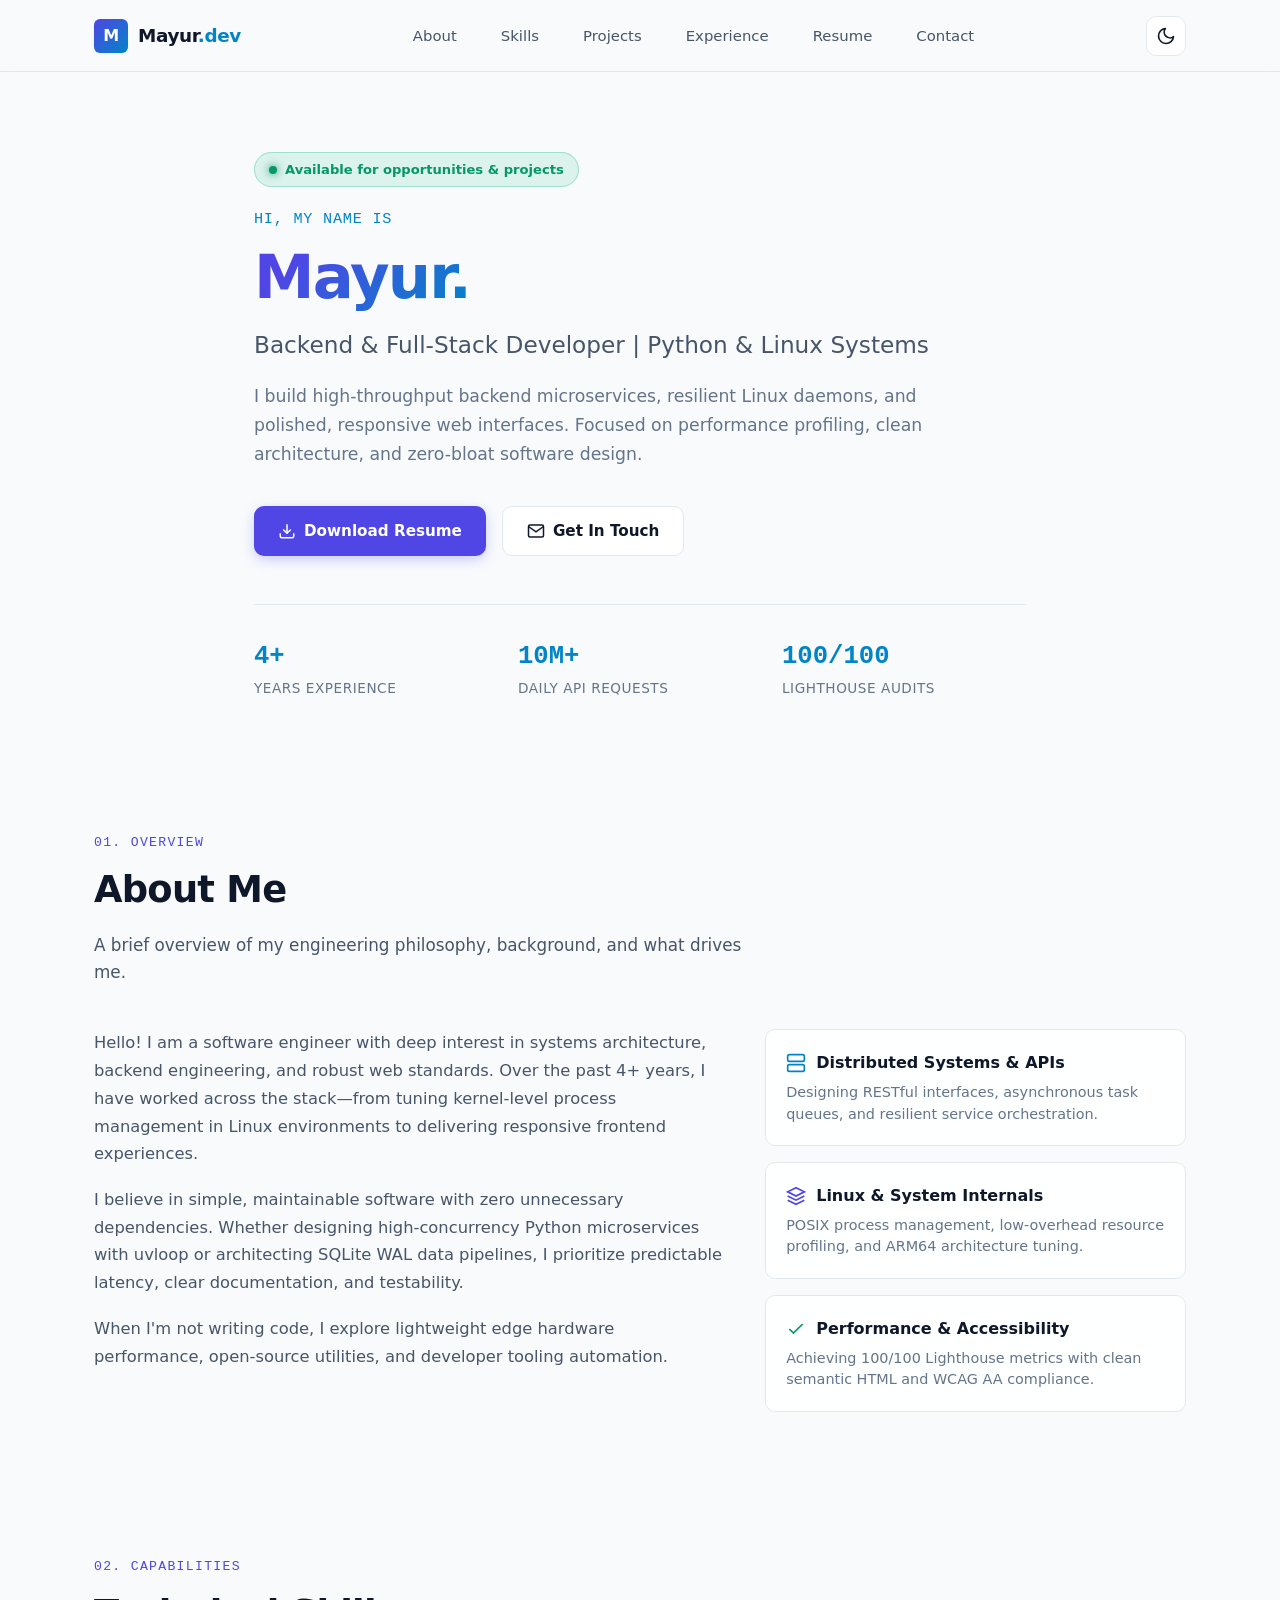
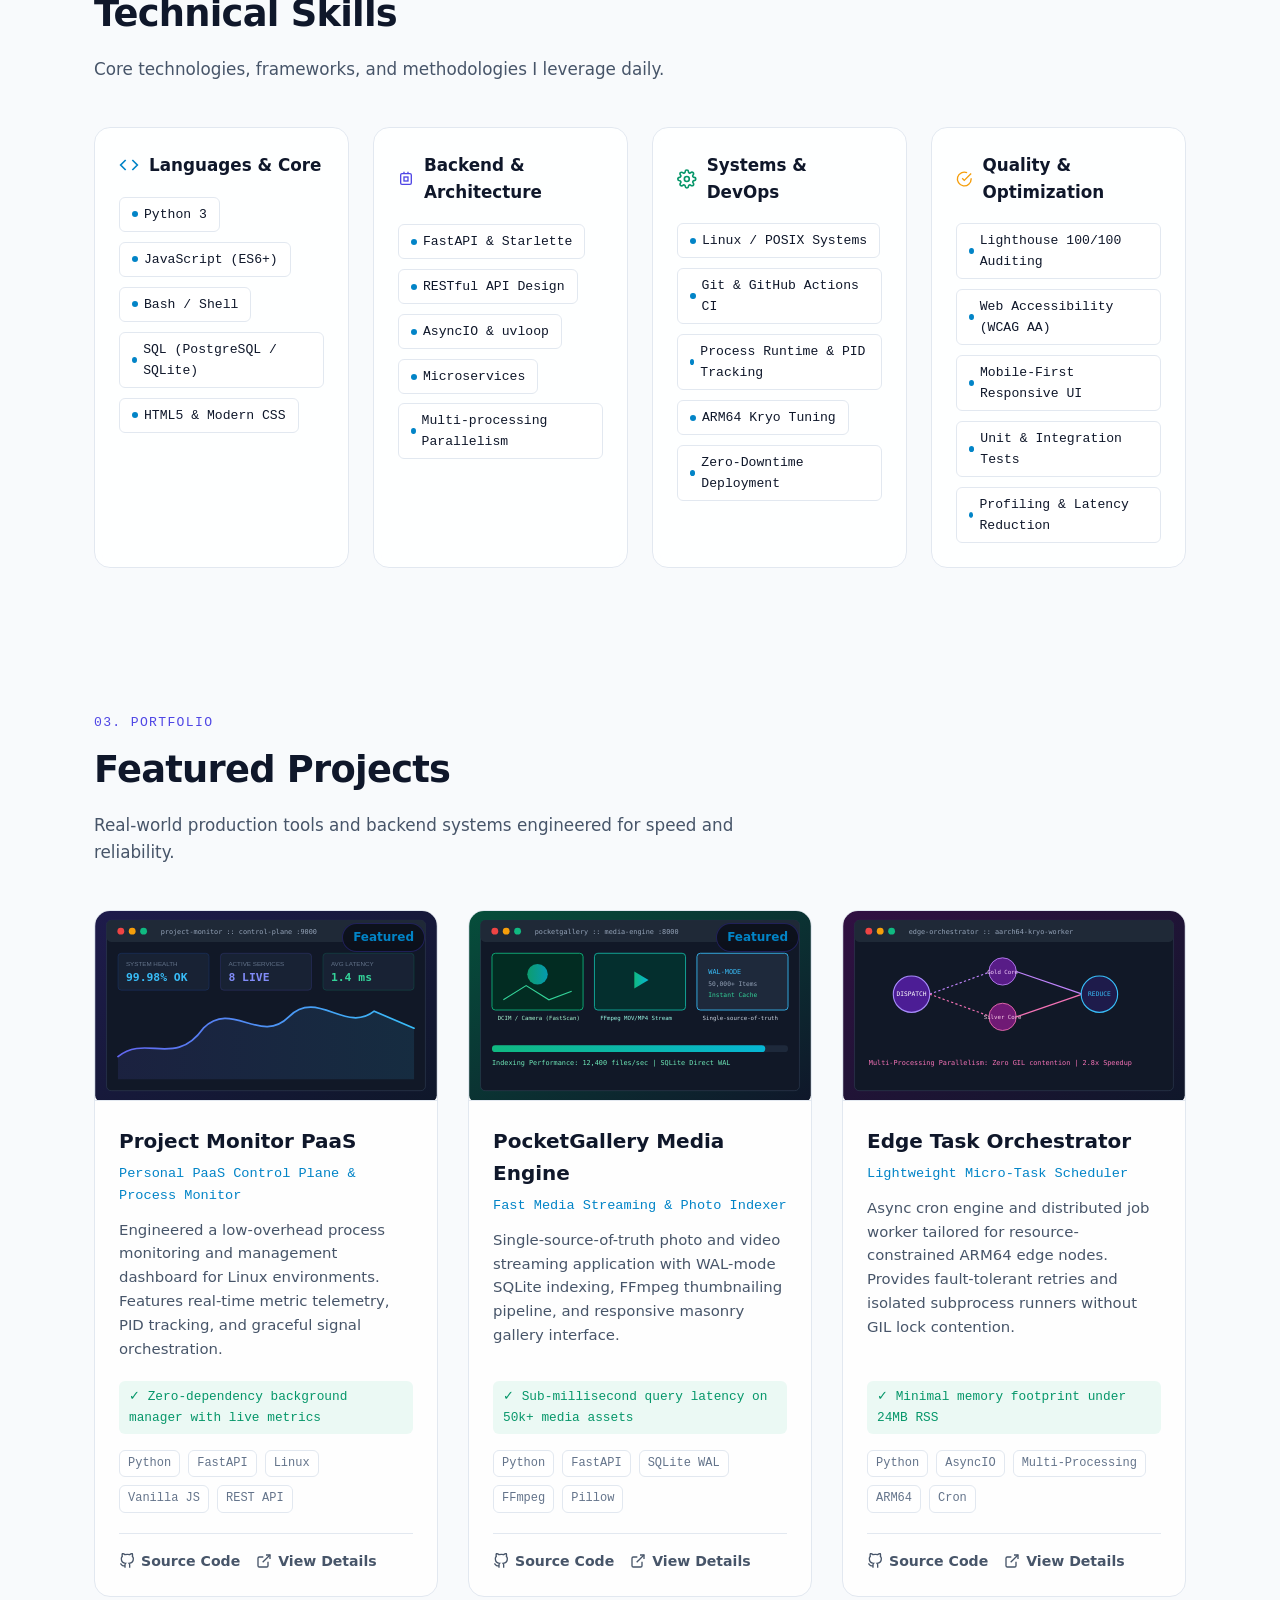
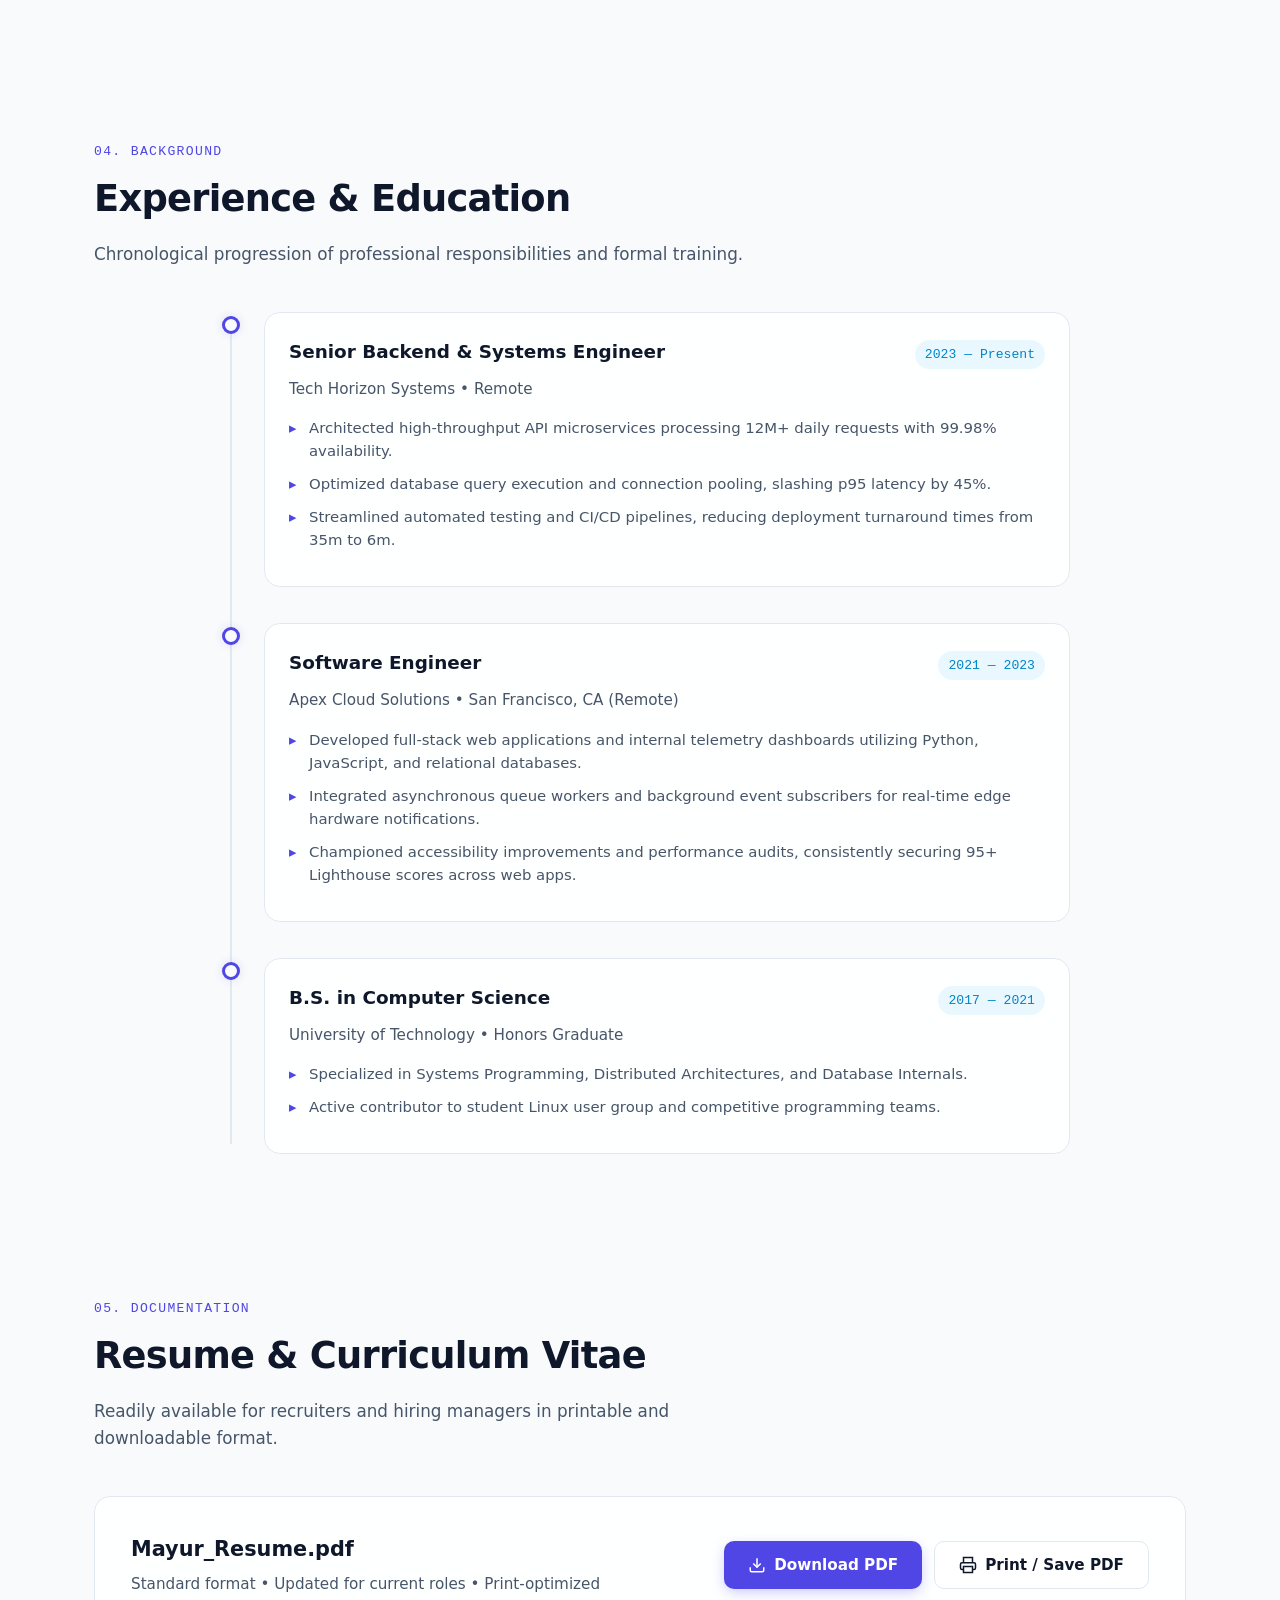
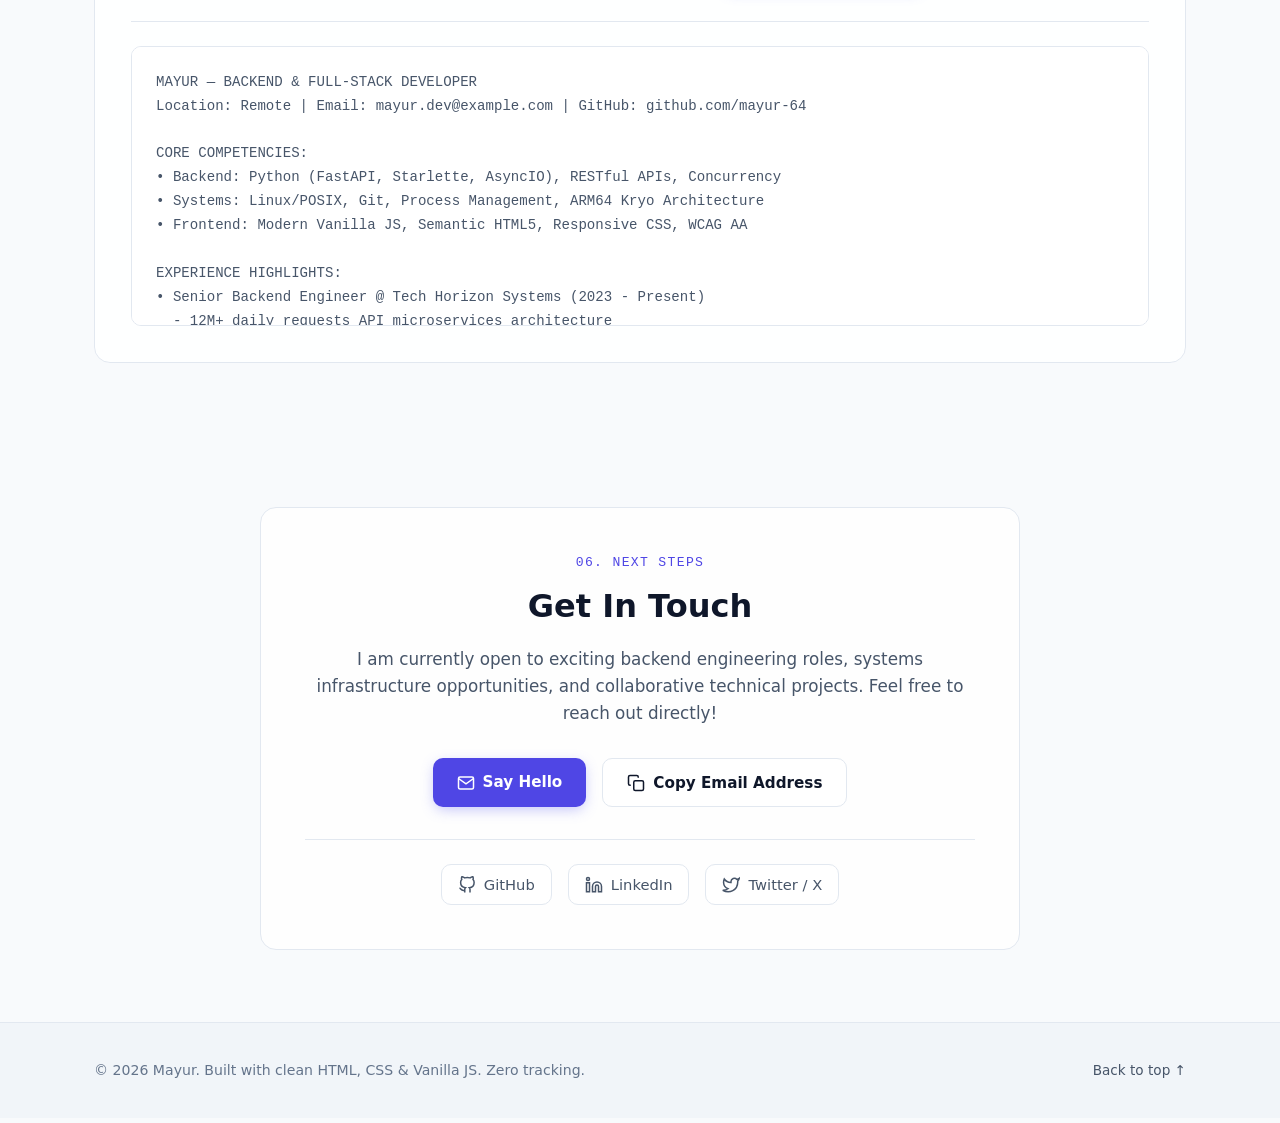
==== commit 85810dba: "refactor: remove studio editor and streamline portfolio website" ====
--- a/index.html
+++ b/index.html
@@ -58,13 +58,8 @@
         </ul>
       </nav>
 
-      <!-- Nav Actions: Studio Editor Launcher & Theme Toggle -->
+      <!-- Nav Actions: Theme Toggle & Mobile Menu -->
       <div class="nav-actions">
-        <a href="./editor.html" class="btn-studio" title="Open Resume & Portfolio Studio Editor" aria-label="Open Studio Editor">
-          <svg width="15" height="15" viewBox="0 0 24 24" fill="none" stroke="currentColor" stroke-width="2"><path d="M12 20h9"></path><path d="M16.5 3.5a2.121 2.121 0 0 1 3 3L7 19l-4 1 1-4L16.5 3.5z"></path></svg>
-          <span>Studio</span>
-        </a>
-
         <button id="theme-toggle" class="btn-icon" aria-label="Switch Theme" type="button">
           <!-- Populated dynamically by main.js -->
         </button>
@@ -553,7 +548,6 @@
       <p>© <span id="current-year"></span> Mayur. Built with clean HTML, CSS & Vanilla JS. Zero tracking.</p>
       
       <ul class="footer-nav">
-        <li><a href="./editor.html" class="footer-link">Studio Editor</a></li>
         <li><a href="#hero" class="btn-top" id="back-to-top" aria-label="Back to top of page">Back to top ↑</a></li>
       </ul>
     </div>
--- a/css/style.css
+++ b/css/style.css
@@ -246,25 +246,6 @@
   transform: translateY(-1px);
 }
 
-.btn-studio {
-  display: inline-flex;
-  align-items: center;
-  gap: 6px;
-  padding: 8px 14px;
-  font-size: 0.85rem;
-  font-weight: 600;
-  border-radius: var(--radius-md);
-  background: rgba(99, 102, 241, 0.12);
-  color: var(--accent-primary);
-  border: 1px solid var(--border-accent);
-}
-
-.btn-studio:hover {
-  background: var(--accent-primary);
-  color: #ffffff;
-  transform: translateY(-1px);
-}
-
 .mobile-menu-btn {
   display: none;
 }
@@ -372,12 +353,14 @@
 .text-gradient {
   background: linear-gradient(135deg, #f8fafc 30%, var(--accent-cyan) 100%);
   -webkit-background-clip: text;
+  background-clip: text;
   -webkit-text-fill-color: transparent;
 }
 
 [data-theme="light"] .text-gradient {
   background: linear-gradient(135deg, var(--accent-primary) 20%, var(--accent-cyan) 100%);
   -webkit-background-clip: text;
+  background-clip: text;
   -webkit-text-fill-color: transparent;
 }
 
@@ -1107,7 +1090,6 @@
   .site-header,
   .btn,
   .btn-icon,
-  .btn-studio,
   .mobile-menu-btn,
   .toast-notice,
   .site-footer,
